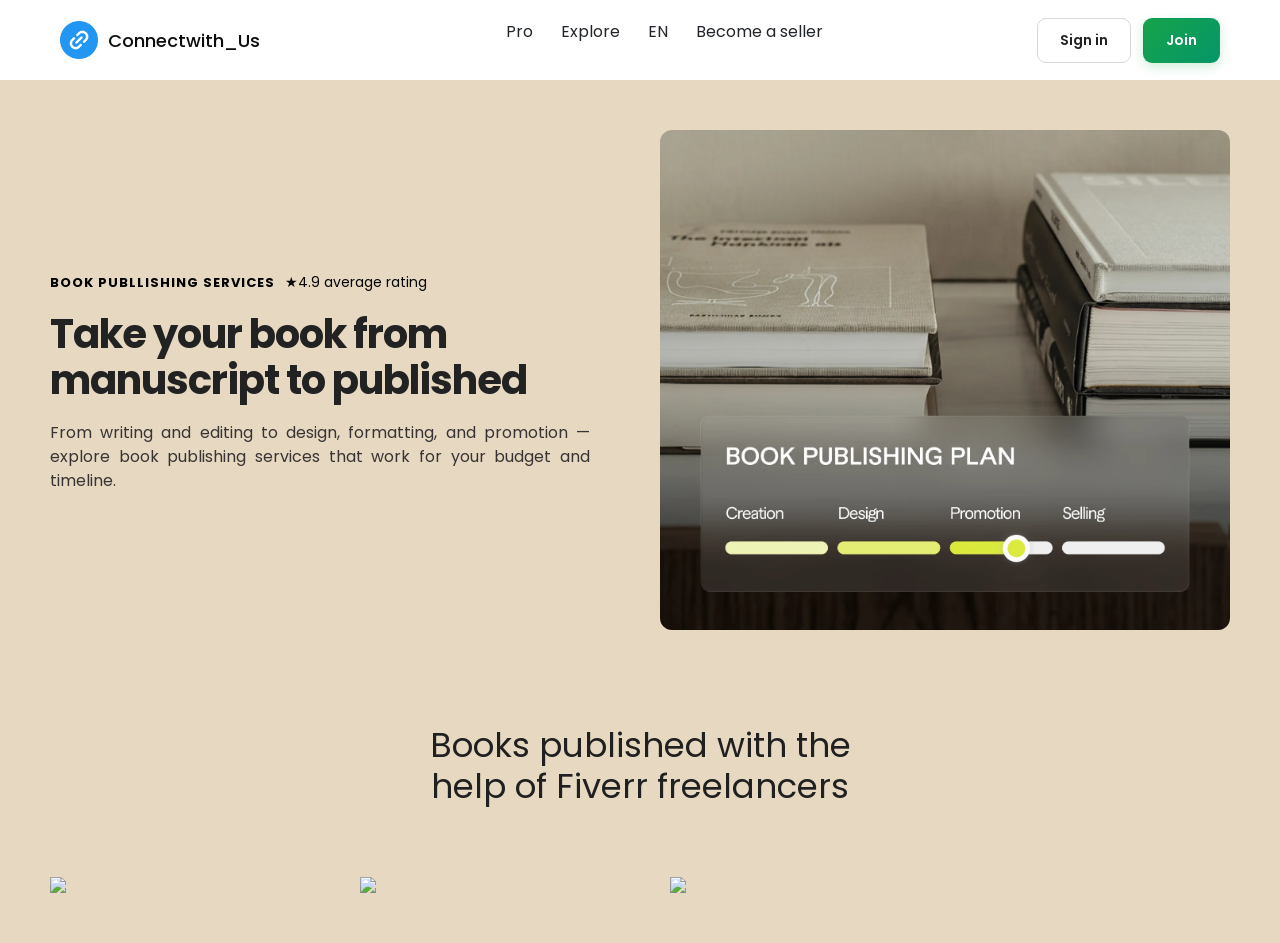
==== book.html @ eb8c32d1 "Add files via upload" ====
<!DOCTYPE html>
<html lang="en">
<head>
    <meta charset="UTF-8">
    <meta name="viewport" content="width=device-width, initial-scale=1.0">
    <title>Book Publishing Page</title>
    <link rel="stylesheet" href="index.css">
</head>
<body>

    <div class="video-development">
        <!--Header section-->
        <div class="header-section">
            <div class="icon-area">
                <img src="images/usimages.png/link.png" height="30">
                <span>Connectwith_Us</span>
            </div>
            <div class="menu-area">
                <ul>
                    <li class="pro">Pro</li>
                    <li class="explore">Explore</li>
                    <li class="en">EN</li>
                    <li class="seller">Become a seller</li>
                </ul>
            </div>
            <div class="sign-join">
                <button class="sign-area" id="signInBtn">Sign in</button>
                <button class="join-area">Join</button>
            </div>
        </div>
        <!--Book Publishing Section-->
        <div class="book-publishing">
            <div class="take-book">
                <div class="another-book">
                    <p class="italic-heading">BOOK PUBLLISHING SERVICES</p>
                    <span> ★4.9 average rating</span>
                </div>
                <h2 class="bold-heading">Take your book from manuscript to published</h2>
                <p class="normal-font">From writing and editing to design, formatting, and promotion — explore book publishing services that work for your budget and timeline.</p>
            </div>
            <div class="publish-book">
                <img src="images/usimages.webp/bookc.webp" height="400">
            </div>
            <h3 class="book-heading">Books published with the<br> help of Fiverr freelancers</h3>
           <div class="book-grid">
                <div class="book-card">
                    <img src="https://fiverr-res.cloudinary.com/image/upload/f_auto,q_auto/v1/attachments/generic_asset/asset/ba638eef613439c66fcda675ae4ea800-1771237730470/image%201916.png">
                </div>
                <div class="book-card">
                    <img src="https://fiverr-res.cloudinary.com/image/upload/f_auto,q_auto/v1/attachments/generic_asset/asset/f013a05d1b2db7f654985810fee8d6ff-1771239697979/image%201916%20%281%29.png">
                </div>
                <div class="book-card">
                    <img src="https://cdn.builder.io/api/v1/image/assets%2F1269a57212df4631b866219ba2013fa8%2F34b5bdf43ccd4f24a1d0ba3100478433?format=webp&width=2000">
                </div>
           </div>
        </div>
    </div>
    
</body>
</html>
---- index.css ----
@import url('https://fonts.googleapis.com/css2?family=Poppins:wght@300;400;500;600;700&display=swap');
@import url("https://cdn.jsdelivr.net/npm/bootstrap@5.3.8/dist/css/bootstrap.min.css");

/* Your existing CSS below */


*{
    margin:0;
    padding:0;
    box-sizing:border-box;
    font-family:'Poppins',sans-serif;
}

html{
    scroll-behavior:smooth;
}

body{
    background:#f7f7f7;
}

/* Main Container */
.big-container{
    width:100%;
}

/* Header */
.header-section{
    width:100%;
    height:80px;
    background:#fff;
    display:flex;
    justify-content:space-between;
    align-items:center;
    padding:0 60px;
    box-shadow:none;
    position:sticky;
    top:0;
    z-index:1000;
}

/* Logo */
.icon-area{
    display:flex;
    align-items:center;
    gap:10px;
    cursor:pointer;
}

.icon-area img{
    width:38px;
    height:38px;
}

.icon-area span{
    font-size:18px;
    font-weight:500;
    color:#0d0d0d;
}
/* Menu Area */

.menu-area ul {
    display: flex;
    align-items: center;
    gap: 28px;
    list-style: none;
}

.menu-area li {
    position: relative;
    cursor: pointer;
    transition: color 0.3s ease;
}

/* Tooltip */
.menu-area li::after {
    content: attr(data-tooltip);
    position: absolute;
    top: calc(100% + 14px);
    left: 50%;

    transform: translate(-50%, -6px);
    background: #f0f1f3;
    color: #000000;

    padding: 9px 13px;
    border-radius: 8px;
    font-size: 12px;
    font-weight: 500;
    white-space: nowrap;

    opacity: 0;
    visibility: hidden;
    pointer-events: none;

    box-shadow: 0 6px 18px rgba(0, 0, 0, 0.18);
    transition: opacity 0.25s ease,
                transform 0.25s ease,
                visibility 0.25s ease;
    z-index: 1000;
}

/* Small tooltip arrow */
.menu-area li::before {
    content: "";
    position: absolute;
    top: calc(100% + 4px);
    left: 50%;

    transform: translateX(-50%);
    border-width: 0 6px 7px;
    border-style: solid;
    border-color: transparent transparent #202124;

    opacity: 0;
    visibility: hidden;
    transition: opacity 0.25s ease;
    z-index: 1000;
}

/* Show tooltip on hover */
.menu-area li:hover::after {
    opacity: 1;
    visibility: visible;
    transform: translate(-50%, 0);
}

.menu-area li:hover::before {
    opacity: 1;
    visibility: visible;
}

/* Individual hover colors */
.menu-area .pro:hover {
    color: #8b5cf6;
}

.menu-area .explore:hover {
    color: #16a34a;
}

.menu-area .en:hover {
    color: #2563eb;
}

.menu-area .seller:hover {
    color: #e11d48;
}

/* Navbar buttons */
.sign-join {
    display: flex;
    align-items: center;
    gap: 12px;
}

.sign-join button {
    padding: 11px 22px;
    border-radius: 9px;
    font-size: 14px;
    font-weight: 600;
    cursor: pointer;
    transition: all 0.3s ease;
}

.sign-area {
    background: transparent;
    color: #222;
    border: 1px solid #d8d8d8;
}

.sign-area:hover {
    border-color: #16a34a;
    color: #16a34a;
    transform: translateY(-2px);
}

.join-area {
    background: linear-gradient(135deg, #16a34a, #059669);
    color: white;
    border: 1px solid transparent;
    box-shadow: 0 4px 12px rgba(22, 163, 74, 0.2);
}

.join-area:hover {
    transform: translateY(-2px);
    box-shadow: 0 7px 18px rgba(22, 163, 74, 0.3);
}

/* Background overlay */
.auth-overlay {
    position: fixed;
    inset: 0;
    display: none;
    align-items: center;
    justify-content: center;
    padding: 20px;
    background: rgba(15, 23, 42, 0.65);
    backdrop-filter: blur(7px);
    z-index: 9999;
}

.auth-overlay.active {
    display: flex;
    animation: overlayFade 0.25s ease;
}

/* Form card */
.auth-card {
    position: relative;
    width: 100%;
    max-width: 420px;
    max-height: 90vh;
    overflow-y: auto;
    padding: 36px;
    border-radius: 22px;
    background: #ffffff;
    box-shadow: 0 25px 70px rgba(0, 0, 0, 0.25);
    animation: cardAppear 0.35s ease;
}

.close-auth {
    position: absolute;
    top: 14px;
    right: 17px;
    width: 34px;
    height: 34px;
    border: none;
    border-radius: 50%;
    background: #f1f5f9;
    color: #334155;
    font-size: 25px;
    cursor: pointer;
    transition: 0.2s ease;
}

.close-auth:hover {
    background: #fee2e2;
    color: #dc2626;
}

.auth-header {
    text-align: center;
    margin-bottom: 26px;
}

.auth-header h2 {
    margin: 0 0 9px;
    color: #111827;
    font-size: 27px;
}

.auth-header p {
    margin: 0;
    color: #64748b;
    font-size: 14px;
    line-height: 1.5;
}

/* Form fields */
.form-group {
    margin-bottom: 18px;
}

.form-group label {
    display: block;
    margin-bottom: 8px;
    color: #334155;
    font-size: 13px;
    font-weight: 600;
}

.form-group input {
    box-sizing: border-box;
    width: 100%;
    padding: 13px 14px;
    border: 1px solid #dbe2ea;
    border-radius: 10px;
    outline: none;
    background: #f8fafc;
    color: #111827;
    font-size: 14px;
    transition: all 0.25s ease;
}

.form-group input:focus {
    border-color: #3baccb;
    background: #fff;
    box-shadow: 0 0 0 4px rgba(22, 163, 74, 0.1);
}

.password-box {
    display: flex;
    align-items: center;
    position: relative;
}

.password-box input {
    padding-right: 62px;
}

.toggle-password {
    position: absolute;
    right: 12px;
    border: none;
    background: transparent;
    color: #15803d;
    font-size: 12px;
    font-weight: 600;
    cursor: pointer;
}

/* Submit button */
.auth-submit {
    width: 100%;
    margin-top: 5px;
    padding: 14px;
    border: none;
    border-radius: 10px;
    background: linear-gradient(135deg, #16a34a, #059669);
    color: #fff;
    font-size: 15px;
    font-weight: 700;
    cursor: pointer;
    transition: transform 0.25s ease, box-shadow 0.25s ease;
}

.auth-submit:hover {
    transform: translateY(-2px);
    box-shadow: 0 8px 20px rgba(22, 163, 74, 0.25);
}

.auth-message {
    color: #dc2626;
    font-size: 13px;
    line-height: 1.5;
}

.auth-switch {
    margin: 22px 0 0;
    text-align: center;
    color: #64748b;
    font-size: 13px;
}

.auth-switch button {
    border: none;
    background: transparent;
    color: #15803d;
    font-weight: 700;
    cursor: pointer;
}

.auth-switch button:hover {
    text-decoration: underline;
}

@keyframes overlayFade {
    from { opacity: 0; }
    to { opacity: 1; }
}

@keyframes cardAppear {
    from {
        opacity: 0;
        transform: translateY(15px) scale(0.97);
    }
    to {
        opacity: 1;
        transform: translateY(0) scale(1);
    }
}



/* ==========================
   HERO CONTENT
========================== */

.content-section{
    width: 100%;
    height: 95vh;
    padding: 0px 50px;
    color: #fff;
    font-family: Arial, Helvetica, sans-serif;
    position: relative;
    overflow: hidden;
    background-image:
        linear-gradient(rgba(0,0,0,0.45), rgba(0,0,0,0.45)),
        url("images/usimages.jpg/pexels-karola-g2-6168.jpg");

    background-size: cover;
    background-position:center;
    background-repeat: no-repeat;
}

/* Heading */

.content-section h2{
    font-size: 50px;
    font-weight: 200;
    line-height: 1.08;
    letter-spacing: 0;
    margin: 120px 0 50px 100px;
}

.connection-section{
    margin-left: 90px;
}

.connection-section a{
    display: inline-block;
    background:white;
    color: white;
    border-radius: 10px;
    border: 2px solid white;
    text-decoration: none;
    padding:10px 15px;
    font-size: 15px;
    font-weight: 250;
    background: transparent;
    margin: 1px 1px 1px 10px;
}


/* ==========================
   SEARCH BAR
========================== */

.search-bar{
    width: 80%;
    max-width: 980px;
    margin: 0 0 35px 100px;
    position: relative;
}

.search-bar input{
    width: 100%;
    height: 50px;
    padding: 0 90px 0 28px;

    border: none;
    outline: none;
    border-radius: 40px;

    background:white;
    color: #222;

    font-size: 20px;
}

.search-bar input::placeholder{
    color: #9a9a9a;
    font-size: 15px;
}

.search-bar span{
    position: absolute;
    top: 0;
    right: 0;

    width: 70px;
    height: 50px;

    display: flex;
    justify-content: center;
    align-items: center;

    background: #fff;
    border-radius: 0 40px 40px 0;

    cursor: pointer;
    transition: background 0.3s ease;
}

.search-bar span:hover{
    background: rgba(255,255,255,0.9);
}

/* ==========================
   CATEGORY BUTTONS
========================== */







/* Button widths */

.web{
    width: 220px;
}

.design{
    width: 280px;
}

.tiktok{
    width: 140px;
}

.video{
    width: 160px;
}

.book{
    width: 170px;
}

.trustby{
    display: flex;
    align-items: center;
    gap: 30px;
    flex-wrap: wrap;

    margin: 45px 0 0 100px;

    font-size: 18px;
    color: #fff;
}

.trustby span:first-child{
    color: rgba(255,255,255,0.8);
    font-weight: 500;
}

.trustby span:not(:first-child){
    font-size: 18px;
    font-weight: 400;
}



/* ===== ASK META AI SECTION ===== */



/* ===== HEADING ===== */

.ask-meta {
    display: flex;
    justify-content: center;
    align-items: center;
    gap: 12px;
    margin: 0 0 12px;
    font-size: clamp(28px, 4vw, 42px);
    font-weight: 500;
}

/* ===== META ICON ===== */

.meta-icon {
    display: inline-flex;
    align-items: center;
    justify-content: center;
    padding: 7px;
    border-radius: 16px;
    background: rgba(255, 255, 255, 0.85);
    box-shadow: 0 5px 18px rgba(60, 70, 180, 0.12);
    transition: transform 0.35s ease;
}

.meta-icon img {
    display: block;
    object-fit: contain;
}

.ask-meta-section:hover .meta-icon {
    transform: rotate(-5deg) scale(1.08);
}

/* ===== SUBTITLE ===== */

.ask-meta-subtitle {
    text-align:center;
    margin: 0 auto 28px;
    max-width: 600px;
    color: #62677a;
    font-size: 16px;
    line-height: 1.7;
}


/* Main search section */
.google-search-container {
    width: 100%;
    max-width: 850px;
    margin: 25px auto;
}

/* Search box */
.google-search-container .gsc-control-cse {
    padding: 12px !important;
    border: none !important;
    background: transparent !important;
}

.google-search-container .gsc-input-box {
    min-height: 48px !important;
    border: 1px solid #e0e5f5 !important;
    border-radius: 15px !important;
    background: #fff !important;
    box-shadow: 0 5px 18px rgba(40, 40, 100, 0.07) !important;
}

.google-search-container .gsc-search-button-v2 {
    min-width: 48px !important;
    height: 46px !important;
    border: none !important;
    border-radius: 12px !important;
    background: linear-gradient(135deg, #0866ff, #8247ff) !important;
}

/* Results stay in the page layout */
.google-search-container .search-results-panel {
    width: 100%;
    margin-top: 24px;
    padding: 10px 0;
}

.google-search-container .gsc-results-wrapper-overlay {
    display: none !important;
}

/* Individual result cards */
.google-search-container .gsc-webResult.gsc-result {
    padding: 20px !important;
    margin-bottom: 15px !important;
    border: 1px solid #e8eaf4 !important;
    border-radius: 16px !important;
    background: #fff !important;
    box-shadow: 0 5px 18px rgba(40, 40, 100, 0.06) !important;
}

.google-search-container .gs-title,
.google-search-container .gs-title b {
    color: #5143cf !important;
    font-size: 17px !important;
    font-weight: 700 !important;
}

.google-search-container .gs-snippet {
    color: #525b70 !important;
    font-size: 14px !important;
    line-height: 1.8 !important;
}




/* ==============================
   GRID CONTAINER
================================ */

.grid-container {
    width: 100%;
    padding: 0px 100px;
    display:flex;
    flex-wrap: wrap;
    gap: 28px;
    margin-top: 20px;
    justify-content: center;  
}


/* ==============================
   CARDS
================================ */

.card1,
.card2,
.card3,
.card4,
.card5,
.card6,
.card7,
.card8,
.card9 {
    min-height: 130px;
    display: flex;
    flex-direction: column;
    justify-content: center;
    align-items: center;
    text-align: center;
    background: transparent;
    border: 1px solid #e6e6e6;
    border-radius: 12px;
    padding: 20px;
    box-sizing: border-box;
    cursor: pointer;
}

.card1:hover,
.card2:hover,
.card3:hover,
.card4:hover,
.card5:hover,
.card6:hover,
.card7:hover,
.card8:hover,
.card9:hover{
 background-color: #f5f5f5;
 border:1px solid lightblue;
 transition: all 0.8s ease-in-out;
}


/* ==============================
   ICONS
================================ */

.grid-container img {
    width:  32px;
    height: 32px;
    object-fit: contain;
    margin-bottom: 14px;
}


/* ==============================
   TEXT
================================ */

.grid-container p {
    margin: 0;
    color: #222222;
    font-size: 15px;
    font-weight: 500;
    line-height: 1.4;
}


/* ==============================
   OPTIONAL DIFFERENT TEXT COLORS
================================ */

.program {
    color: #222;
}

.graphd {
    color: #222;
}

.digital {
    color: #222;
}

.writing {
    color: #222;
}

.vidanim {
    color: #222;
}

.ai {
    color: #222;
}

.music {
    color: #222;
}

.business {
    color: #222;
}

.consult {
    color: #222;
}

/* Popular Services */
.popular-services{
    width:100%;
    padding:60px 0;
    background:#f7f7f7;
}

.service-area{
    font-size:30px;
    font-weight: 200;
    margin-bottom:30px;
    margin-left:60px;
}

/* Slider */
.sliders{
    position:relative;
    width:100%;
}

.cards{
    display:flex;
    gap:20px;
    overflow-x:auto;
    padding:20px;
    scroll-behavior:smooth;
}

.cards::-webkit-scrollbar{
    display:none;
}

/* All Cards */
.card11,
.card22,
.card33,
.card44,
.card55,
.card66,
.card77,
.card88,
.card99{
    width:260px;
    height:340px;
    border-radius:18px;
    overflow:hidden;
    position:relative;
    cursor:pointer;
    flex-shrink:0;
    transition:0.4s ease;
    box-shadow:0 10px 25px rgba(0,0,0,0.15);
}

/* Images */
.card11 img,
.card22 img,
.card33 img,
.card44 img,
.card55 img,
.card66 img,
.card77 img,
.card88 img,
.card99 img{
    width:100%;
    height:100%;
    object-fit:cover;
    display:block;
    transition:transform .5s ease;
    order: 2;
}

/* Hover Effect */
.card11:hover,
.card22:hover,
.card33:hover,
.card44:hover,
.card55:hover,
.card66:hover,
.card77:hover,
.card88:hover,
.card99:hover{
    box-shadow:0 18px 35px rgba(0,0,0,.3);
}

/* Text */
.program1,
.design1,
.digital1,
.writing1,
.video1,
.ai1,
.music1,
.business1,
.consult1{
    position:absolute;
    bottom:25px;
    left:20px;
    color:white;
    font-size:15px;
    font-weight:500;
    line-height:1.2;
    text-shadow:2px 2px 10px rgba(0,0,0,.7);
}



.card p{
    font-size:10px;
    font-weight:500;
    line-height:1.0;
    color:white;
     order: 1;
}

/* Right Arrow Button */
.nxt-btn{
    position:absolute;
    top:50%;
    right:25px;
    transform:translateY(-50%);

    width:60px;
    height:60px;

    border:none;
    border-radius:50%;
    background:#fff;

    font-size:32px;
    color:#555;
    cursor:pointer;

    display:flex;
    justify-content:center;
    align-items:center;

    box-shadow:0 6px 20px rgba(0,0,0,.15);

    transition:.3s;
}

.nxt-btn:hover{
    background:#f5f5f5;
    transform:translateY(-50%) scale(1.08);
}


.prev-btn {
    /* Match the existing right arrow */
    position: absolute;
    left: 0;
    top: 50%;
    transform: translateY(-50%);
    z-index: 10;
    cursor: pointer;
        width:60px;
    height:60px;

    border:none;
    border-radius:50%;
    background:#fff;

    font-size:32px;
    color:#555;
}

/* Keep the right arrow on the opposite side */
#slider-container {
    position: relative;
}

.nxt-btn {
    position: absolute;
    right: 0;
    top: 50%;
    transform: translateY(-50%);
    z-index: 10;
}


.make-it{
    width: 100%;
    margin: 8px auto;
    border-radius: 20px;
    padding: 50px 70px;
    display: flex;
    justify-content: space-between;
    align-items: center;
}

.make-it h3{
    color: rgb(7, 6, 6);
    font-size: 25px;
    font-weight: 200;
    width: 60%;
    line-height: 1.3;
}

.join-now button{
    padding: 16px 18px;
    border: none;
    border-radius: 12px;
    background: rgb(10, 9, 9);
    color: #f0f5f6;
    font-size: 18px;
    font-weight: 600;
    cursor: pointer;
    transition: 0.3s;
}

.join-now button:hover{
    background-color:rgb(79, 74, 74);
}

.temp{
    display: flex;
    flex-wrap: wrap;
    justify-content: space-between;
    align-items: center;
    padding:10px 80px;
}

.top img,
.easy-use img,
.work-done img,
.pay-happy img
{
margin-bottom: 20px;
}

.two-boxes{
    width: 95%;
    margin: 50px auto;
    display: flex;
    flex-direction: column;   /* Changed from row to column */
    gap: 20px;
    padding: 0px 100px;
}

/* First Box */
.experts{
    width: 100%;
    max-width: 1500px;
    height: 500px;
    background: rgb(19,55,19);
    border-radius: 20px;
    color: white;
    position: relative;
    overflow: hidden;
    padding: 30px;
    margin-bottom: 20px;
}

.experts h2{
    margin-bottom: 20px;
}

.experts p{
    font-size: 35px;
    font-weight: bold;
    margin-bottom: 20px;
}

.experts ul{
    margin-left: 20px;
}

.experts li{
    margin-bottom: 12px;
}

.expert-btn{
    margin-top: 20px;
    padding: 18px 28px;
    border: none;
    border-radius: 10px;
    font-weight: bold;
    cursor: pointer;
    position: relative;
    z-index: 2;
}

.expert-btn:hover{
    background: rgb(214, 207, 207);
}

.h-img{
    display: flex;
    align-items: center;
    gap: 10px;
    margin-top: 25px;
    position: relative;
    z-index: 2;
}

.expert-large{
    position: absolute;
    right: 20px;
    top: 50px;
    transform: translate(-80px, -30px);
}

.large-img{
    display: block;
    pointer-events: none;
}

/* Second Box */

.ai-directors{
    width: 100%;
    max-width: 1500px;
    height: 500px;
    background:black;
    color: rgb(255, 255, 255);
    border-radius: 20px;
    position: relative;
    overflow: hidden;
    padding: 30px;
    margin-top: 25px;
}

.ai-directors h2{
    margin-bottom: 20px;
    font-size: 45px;
}

.ai-directors p{
    line-height: 28px;
    margin-bottom: 25px;
    margin-top: 25px;
}

.ai-directors button{
    padding: 16px 28px;
    border: none;
    border-radius: 35px;
    cursor: pointer;
    font-weight: bold;
}

.ai-btn:hover{
     background: rgb(214, 207, 207);
}

.ai-video{
    position: absolute;
    right: 0;
    top:10px;
}

.ai-video video{
    display: block;
    pointer-events: none;
}

/* Success Section */
.looks-section{
    width: 90%;
    margin: 80px auto;
}

.looks-section h3{
    font-size: 38px;
    font-weight: 200;
    color: #222325;
    margin-bottom: 15px;
}

.looks-section p{
    font-size: 18px;
    color: #62646a;
    margin-bottom: 40px;
    line-height: 1.6;
}

/* Video */
.looks-section video{
    width: 100%;
    max-width: 1500px;
    border-radius: 18px;
    display: block;
    margin: 0 auto;
    cursor: pointer;
    object-fit: cover;
    box-shadow: 0 10px 30px rgba(0,0,0,0.15);
}

.looks-section video:hover{
    box-shadow: 0 15px 40px rgba(0,0,0,0.25);
}

/* Guide Section */
.guide-section{
    width: 90%;
    margin: 80px auto;
    font-family: "Poppins", sans-serif;
}

.guide-section h3{
    font-size: 36px;
    font-weight: 200;
    color: #222325;
    margin-bottom: 35px;
}

/* Cards Container */
.guide-section{
    display: flex;
    flex-wrap: wrap;
    justify-content: space-between;
    gap: 25px;
}

/* Heading takes full width */
.guide-section h3{
    width: 100%;
}

/* Individual Cards */
.guide1,
.guide2,
.guide3{
    flex: 1;
    min-width: 280px;
    cursor: pointer;
}


/* Images */
.guide1 img,
.guide2 img,
.guide3 img{
    width: 100%;
    height: 300px;
    object-fit: cover;
    border-radius: 12px;
    display: block;
}

/* Text */
.guide1 p,
.guide2 p,
.guide3 p{
    margin-top: 15px;
    font-size: 20px;
    font-weight: 600;
    color: #222325;
    line-height: 1.5;
}

/* Finger Section */
.finger-section{
    width: 90%;
    max-width: 1400px;
    margin: 80px auto;
    padding: 70px 40px;
    background: linear-gradient(135deg, #610909, #610909);
    border-radius: 20px;

    display: flex;
    justify-content: space-between;
    align-items: center;
    flex-wrap: wrap;
    gap: 25px;
}

/* Heading */
.finger-section h2{
    font-family: "Poppins", sans-serif;
    font-size: 30px;
    font-weight: 500;
    color: #fffbfb;
    max-width: 650px;
    line-height: 1.4;
}

/* Button */
.finger-section button{
    padding: 16px 35px;
    font-size: 18px;
    font-weight: 600;
    font-family: "Poppins", sans-serif;

    background: #fff;
    color: #4e0808;

    border: none;
    border-radius: 10px;
    cursor: pointer;
}

/* Hover Effect */
.finger-section button:hover{
    background: #c1c1c2;
}

/* ===========================
   Business Section
=========================== */

.business-solutions{
    width: 95%;
    max-width: 1400px;
    margin: 80px auto;
    padding: 60px 20px;

    display: grid;
    grid-template-columns: repeat(5, 1fr);
    gap: 40px;

    border-top: 1px solid #969aa1;
}

/* Each Column */
.business-solutions > div{
    display: flex;
    flex-direction: column;
}

/* Heading */
.business-solutions h3{
    font-size: 18px;
    font-weight: 500;
    color: #222325;
    margin-bottom: 20px;
}

/* Links */
.business-solutions p{
    font-size: 15px;
    color: #3e3f43;
    margin-bottom: 12px;
    cursor: pointer;
    line-height: 1.6;
    transition: all .3s ease;
}

.business-solutions a{
    text-decoration:none;
}

/* Hover Effect */
.business-solutions p:hover{
    color: #2ab3cf;
    transform: translateX(6px);
}


/* =========================
   Footer
========================= */
.footer-area{
    width: 100%;
    padding: 22px 6%;
    margin-top: 60px;

    display: flex;
    justify-content: space-between;
    align-items: center;
    flex-wrap: wrap;

    border-top: 1px solid #e4e5e7;
    background: #ffffff;
}

/* Left Side */
.left-area{
    display: flex;
    align-items: center;
    gap: 18px;
}

.left-area h2{
    font-size: 24px;
    color: #222325;
    font-weight: 300;
}

.left-area span{
    font-size: 14px;
    color: #494a50;
}

/* Right Side */
.right-area{
    display: flex;
    align-items: center;
    gap: 14px;
    flex-wrap: wrap;
}

/* Social Icons */
.right-area img{
    width: 35px;
    height:35px;
    cursor: pointer;
    transition: all 0.3s ease;
    border-radius: 50%;
    padding: 8px;
}

.right-area img:hover{
    background: #f5f5f5;
}

/* Buttons */
.eng-btn,
.inr-btn{
    display: flex;
    align-items: center;
    gap: 8px;

    padding: 10px 16px;
    border: none;
    background: transparent;
    border-radius: 25px;

    font-size: 15px;
    font-weight: 600;
    color: #555;

    cursor: pointer;
    transition: 0.3s;
}

.eng-btn img,
.inr-btn img{
    width: 18px;
    height: 18px;
    padding: 0;
    background: transparent;
}

.eng-btn:hover,
.inr-btn:hover{
    background: #efeff0;
    color: #000;
}

 /*   WEB DEVELOPMENT AREA  IT IS THE FIRST PAGE OF MY WEBSITE INCLUDING THE BEST PART MY WEB    */


.input-bar{
display: flex;
align-items: center;
}

.input-bar input{
    width:400px;
    height: 50px;
    border-radius:25px;
    border:2px solid black;
    padding:22px;
    font-weight: 200;
}

.input-bar span{
    position: relative;
    right: 50px;
    top: 4px;
    cursor: pointer;
    padding:15px;
}


/* Tooltip Container */

.tooltip-area{
    display:flex;
    flex-wrap: wrap;
    justify-content: center;
    align-items: center;
    gap:40px;
    margin-top: 12px;
}

.trending,.graphics,.tech,.digital,.video,.writing,.music,.business,.finance,.ai{
    position:relative;
    display:inline-block;
    cursor:pointer;
    font-size:15px;
    font-weight:400;
    color:#222;
}


.tooltip-area {
    padding: 12px 20px;
    background: #fff;
    border-bottom: 1px solid #eee;
    overflow: visible;
    position: relative;
    z-index: 100;
}

.category-item {
    position: relative;
    flex-shrink: 0;
}

.category-btn {
    border: none;
    background: transparent;
    padding: 12px 10px;
    color: #343434;
    font-size: 14px;
    font-weight: 500;
    cursor: pointer;
    transition: color 0.25s ease;
}

.category-btn span {
    display: inline-block;
    margin-left: 4px;
    font-size: 12px;
    transition: transform 0.25s ease;
}

.category-item:hover .category-btn {
    color: #6c4cff;
}

.category-item:hover .category-btn span {
    transform: rotate(180deg);
}

/* Dropdown tooltip */
.category-tooltip {
    position: absolute;
    top: calc(100% + 5px);
    left: 0;
    min-width: 220px;
    padding: 10px;
    background: #fff;
    border: 1px solid #eee;
    border-radius: 14px;
    box-shadow: 0 15px 40px rgba(0, 0, 0, 0.12);

    display: flex;
    flex-direction: column;
    gap: 4px;

    opacity: 0;
    visibility: hidden;
    transform: translateY(10px);
    transition: opacity 0.25s ease,
                transform 0.25s ease,
                visibility 0.25s ease;

    z-index: 1000;
}

/* Show on hover or keyboard focus */
.category-item:hover .category-tooltip,
.category-item:focus-within .category-tooltip {
    opacity: 1;
    visibility: visible;
    transform: translateY(0);
}

.category-tooltip a {
    padding: 11px 12px;
    color: #454545;
    text-decoration: none;
    font-size: 13px;
    border-radius: 8px;
    transition: all 0.2s ease;
}

.category-tooltip a:hover {
    background: #f1edff;
    color: #6c4cff;
    padding-left: 17px;
}



/*Left side content of web developmetn*/

.web-intro{
   margin-top: 45px;
   position: relative;
}

.left1{
    display: flex;
    flex-wrap: wrap;
    justify-content: flex-start;
    align-items: center;
    gap:10px;
    position: absolute;
    left: 100px;
    top: -25px;
}

.left1 img{
    cursor: pointer;
}

.left1 a{
    text-decoration: none;
    color: black;
    font-size: 14px;
    font-weight: 200;
}

.web-heading{
    font-size: 30px;
    font-weight: 600;
    margin-left: 100px;
    padding-top: 10px;
}

.left2{
    display: flex;
    flex-wrap: wrap;
    align-items: center;
    gap: 10px;
}

.left2 a{
    text-decoration:none;
    color: black;
    font-size: 17px;
    font-weight: 200;
}

.left2 p{
    margin-left: 90px;
    padding:10px;
}

/* Clickable buttons in the web development */

/* Web development category buttons */
.web-buttons {
    display: flex;
    flex-wrap: wrap;
    align-items: center;
    gap: 14px;
    padding: 20px 0;
}

/* Individual category */
.web-buttons > div {
    display:flex;
    align-items: center;
    gap: 9px;
    padding: 10px 16px;
    background: #ffffff;
    border: 1px solid #e5e7eb;
    border-radius: 12px;
    cursor: pointer;
    transition: all 0.3s ease;
}

/* Category icons */
.web-buttons img {
    width: 25px;
    height: 25px;
    object-fit: contain;
    transition: transform 0.3s ease;
}

/* Buttons */
.web-buttons button {
    border: none;
    background: transparent;
    color: #252525;
    font-size: 14px;
    font-weight: 500;
    white-space: nowrap;
    cursor: pointer;
    padding: 0;
}

/* Hover effect */
.web-buttons > div:hover {
    background: #f5f3ff;
    border-color: #61c7de;
}


/* ==========================
   PRO SECTION */
.pro-section{
    display:flex;
    flex-wrap:wrap;
    justify-content:space-between;
    align-items:center;
    padding:90px 100px;
}

.pro-btns{
    display:flex;
    flex-wrap:wrap;
    gap:15px;
}

.pro-btns button{
    padding:10px 15px;
    border-radius: 10px;
    border: 1px solid rgb(187, 183, 183);
    background: white;
    cursor: pointer;
}

.premium-pro{
    display: flex;
    flex-wrap: wrap;
    align-items: center;
    gap: 10px;
}

.premium-pro input{
    font-size: 20px;
}

.result-section{
    display:flex;
    flex-wrap:wrap;
    justify-content:space-between;
    align-items:center;
    padding:0px 100px;
}

.sort-area{
    display:flex;
    flex-wrap: wrap;
    align-items:center;
    gap:8px;
    border: transparent;
}

.sort-area select{
    padding:8px 8px;
    border-radius:10px;
    border:transparent;
    background:transparent;
    cursor: pointer;
}

.sort-area select:hover{
    border:transparent;
    background:rgb(236, 232, 232);
}
.sort-area select option{
    padding:18px 18px;
    border-radius:10px;
    background:white;
    cursor: pointer;
}

.grid-section{
    width:100%;
    display:grid;
    grid-template-columns:repeat(4,1fr);
    padding:0px 100px;
    gap:10px;
    overflow-x:hidden;
}

/* ==========================
   SERVICE CARD
========================== */

.box{
    width:320px;
    background:transparent;
    border-radius:12px;
    overflow:hidden;
    position:relative;
    cursor: pointer;
}

.wishlist{
    position: absolute;
    top: 15px;
    right: 15px;
    width: 45px;
    height: 45px;
    display: flex;
    justify-content: center;
    align-items: center;
    background: rgba(225,225,225,0.6);
    border-radius: 50%;
    font-size: 26px;
    color: #666;
    cursor: pointer;
    transition: all 0.3s ease;
}



/* Video */

.box video{
    width:100%;
    height:220px;
    object-fit:cover;
    display:block;
}

.box img{
    width:100%;
    height:220px;
    object-fit:cover;
    display:block;
}

/* Card Content */

.web-content{
    padding:16px 18px 10px;
    display:flex;
    justify-content:space-between;
    align-items:center;
}

/* Profile */

.profile{
    display:flex;
    align-items:center;
    gap:10px;
}

.profile img{
    width:35px;
    height:35px;
    border-radius:50%;
    object-fit:cover;
}

.profile span{
    font-size:15px;
    font-weight:600;
    color:#404145;
}

/* Seller Level */

.level-area{
    background:#eefbf4;
    color:#30c3e0;
    font-size:13px;
    font-weight:600;
    padding:5px 10px;
    border-radius:20px;
}

/* Service Title */

.box a{
    display:block;
    padding:0 18px;
    color:#222325;
    text-decoration:none;
    font-size:16px;
    font-weight:500;
    line-height:1.6;
    transition:.3s;
}

.box a:hover{
    text-decoration:underline;
    text-decoration-thickness: 2px;
}

/* Rating */

.rating{
    padding:15px 18px 8px;
    color:#0d0d0c;
    font-size:15px;
    font-weight:700;
}

/* Price */

.price{
    padding:0 18px 18px;
    text-align:left;
    font-size:14px;
    font-weight:600;
    color:#222325;
}

/*Web development for tips and tricks*/

.tips{
    width:100%;
    padding:60px 100px;
}

.tier1,.tier2,.tier3,.tier4,.tier5,.tier6,.tier7{
    width:100%;
    max-width:650px;
    height: 150px;
    background:rgb(255, 255, 255);
    border-radius:10px;
    border:1px solid rgb(209, 206, 206);
    padding:20px;
    position:relative;
}

.top-section{
    display:grid;
    grid-template-columns:repeat(2,1fr);
    gap:20px;
    padding:0px 100px;
}

.tier-content1{
    display:flex;
    flex-wrap:wrap;
    align-items:center;
    gap:10px;
    position:absolute;
    bottom:20px;
}

.tier-content2{
    display:flex;
    flex-wrap:wrap;
    align-items:center;
    gap:10px;
    position:absolute;
    bottom:10px;
}

.tier-content3{
    display:flex;
    flex-wrap:wrap;
    align-items:center;
    gap:10px;
    position:absolute;
    bottom:10px;
}

.tier-content4{
    display:flex;
    flex-wrap:wrap;
    align-items:center;
    gap:10px;
    position:absolute;
    bottom:10px;
}

.tier-content5{
    display:flex;
    flex-wrap:wrap;
    align-items:center;
    gap:10px;
    position:absolute;
    bottom:10px;
}

.tier-content6{
    display:flex;
    flex-wrap:wrap;
    align-items:center;
    gap:10px;
    position:absolute;
    bottom:10px;
}

.tier-content7{
    display:flex;
    flex-wrap:wrap;
    align-items:center;
    gap:10px;
    position:absolute;
    bottom:10px;
}

.tier-content1 a,
.tier-content2 a,
.tier-content3 a,
.tier-content4 a,
.tier-content5 a,
.tier-content6 a,
.tier-content7 a{
    text-decoration:none;
    color:rgb(0, 0, 0);
    font-weight:500;
    cursor:pointer;
}

.tier-content1 a:hover,
.tier-content2 a:hover,
.tier-content3 a:hover,
.tier-content4 a:hover,
.tier-content5 a:hover,
.tier-content6 a:hover,
.tier-content7 a:hover{
    color:rgb(0, 0, 0);
    text-decoration:underline;
}

/*  Explorer Heading */
.explorer{
    width: 100%;
    text-align: center;
    margin: 40px 0 30px;
    font-size: 2rem;
    font-weight: 500;
    color: #222;
    letter-spacing: 1px;
}

/* Main Container */
.explore-more{
    display: flex;
    flex-direction: column;
    align-items: center;
    gap: 20px;
    padding:0px 100px;
}

/* Row */
.explore1,
.explore2,
.explore3{
    display: flex;
    flex-wrap: wrap;
    justify-content: center;
    gap: 10px;
    width: 100%;
}

/* Buttons */
.explore1 a,
.explore2 a,
.explore3 a{
    text-decoration: none;
    color: #333;
    background: #f5f5f5;
    border: 1px solid #d4d4d4;
    border-radius: 30px;
    padding: 10px 15px;
    font-size: 15px;
    font-weight: 400;
    box-shadow: 0 3px 8px rgba(0,0,0,0.08);
}

.hire{
    width: 100%;
    text-align: center;
    margin: 40px 0 30px;
    font-size: 2rem;
    font-weight: 500;
    color: #222;
    letter-spacing: 1px;
}

.hire-freelancers{
    display: flex;
    flex-direction: column;
    align-items: center;
    gap: 20px;
    padding:0px 100px;
}


/* Row */
.hire1,
.hire2,
.hire3,
.hire4{
    display: flex;
    flex-wrap: wrap;
    justify-content: center;
    gap: 10px;
    width: 100%;
}

/* Buttons */
.hire1 a,
.hire2 a,
.hire3 a,
.hire4 a{
    text-decoration: none;
    color: #333;
    background: #f5f5f5;
    border: 1px solid #d4d4d4;
    border-radius: 30px;
    padding: 10px 15px;
    font-size: 15px;
    font-weight: 400;
    box-shadow: 0 3px 8px rgba(0,0,0,0.08);
}


.guide-section{
    display: flex;
    flex-wrap: wrap;
    justify-content: space-between;
    align-items: center;
}

.guide-section a{
    text-decoration: none;
    color: gray;
}

.guide-area{
    font-weight: 500;
    font-size: 25px;
}

.guide-section a:hover{
    text-decoration: underline;
}

.guider-imgs{
    display: flex;
    flex-direction: row;
    justify-content: space-evenly;
    margin-top: -30px;
}

.guide-img1,
.guide-img2,
.guide-img3{
    text-align: center;
    font-weight: 450;
}

.guide-img1 img,
.guide-img2 img,
.guide-img3 img{
height: 280px;
width: 350px;
border-radius: 3px;
}

/*ARCHITECCTURE & INTERIOR DESIGN IS THE SECOND PART OF MY WEBSITE INCLUDING THE BEST PART OF MY WEB*/

.design-buttons{
    display: flex;
    flex-wrap: wrap;
    gap: 12px;
    justify-content:flex-start;
    align-items: center;
    padding: 10px 100px;
}

.d3,.d2,.planning,.interior1,.virtual,.graphicss,.mood-boards{
    background: white;
    border-radius: 10px;
    border: 1px solid rgb(187, 183, 183);
    padding:10px;
    border-radius:25px;
    cursor: pointer;
    transition: .4s ease;
}

.d3:hover,
.d2:hover,
.planning:hover,
.interior1:hover,
.virtual:hover,
.graphicss:hover,
.mood-boards:hover{
  border: 1px solid black;
}

.design-buttons button{
    padding:3px;
    border:transparent;
    background: white;
    cursor: pointer;
    position: relative;
    color: black;
    font-size: 15px;
}

.grid-section1{
    width:100%;
    display:grid;
    grid-template-columns:repeat(4,1fr);
    padding:0px 100px;
    gap:10px;
    overflow-x:hidden;
}


.box1{
    width:320px;
    background:transparent;
    border-radius:12px;
    overflow:hidden;
    position:relative;
    cursor: pointer;
}

.box1 video{
    width:100%;
    height:220px;
    object-fit:cover;
    display:block;
}

.box1 img{
    width:100%;
    height:220px;
    object-fit:cover;
    display:block;
}

.box1 a{
    display:block;
    padding:0 18px;
    color:#222325;
    text-decoration:none;
    font-size:16px;
    font-weight:500;
    line-height:1.6;
    transition:.3s;
}

.box1 a:hover{
    text-decoration: underline;
    text-decoration-thickness: 2px;
}


.profile{
    display:flex;
    align-items:center;
    gap:10px;
}

.profile img{
    width:35px;
    height:35px;
    border-radius:50%;
    object-fit:cover;
}

.profile span{
    font-size:15px;
    font-weight:600;
    color:#404145;
}

.tips1{
    text-align: none;
    font-size: 29px;
    font-weight: 600;
    padding:0px 110px;
    margin-top: 20px;
    margin-bottom: 20px;
}


.tier11,.tier22,.tier33,.tier44,.tier55,.tier66,.tier77,.tier88{
    width:100%;
    max-width:650px;
    height: 150px;
    background:rgb(255, 255, 255);
    border-radius:10px;
    border:1px solid rgb(209, 206, 206);
    padding:20px;
    position:relative;
}

.top-section1{
    display:grid;
    grid-template-columns:repeat(2,1fr);
    gap:20px;
    padding:0px 100px;
}

.tier-content11{
    display:flex;
    flex-wrap:wrap;
    align-items:center;
    gap:10px;
    position:absolute;
    bottom:20px;
}

.tier-content22{
    display:flex;
    flex-wrap:wrap;
    align-items:center;
    gap:10px;
    position:absolute;
    bottom:10px;
}

.tier-content33{
    display:flex;
    flex-wrap:wrap;
    align-items:center;
    gap:10px;
    position:absolute;
    bottom:10px;
}

.tier-content44{
    display:flex;
    flex-wrap:wrap;
    align-items:center;
    gap:10px;
    position:absolute;
    bottom:10px;
}

.tier-content55{
    display:flex;
    flex-wrap:wrap;
    align-items:center;
    gap:10px;
    position:absolute;
    bottom:10px;
}

.tier-content66{
    display:flex;
    flex-wrap:wrap;
    align-items:center;
    gap:10px;
    position:absolute;
    bottom:10px;
}

.tier-content77{
    display:flex;
    flex-wrap:wrap;
    align-items:center;
    gap:10px;
    position:absolute;
    bottom:10px;
}

.tier-content88{
    display:flex;
    flex-wrap:wrap;
    align-items:center;
    gap:10px;
    position:absolute;
    bottom:10px;
}

.tier-content11 a,
.tier-content22 a,
.tier-content33 a,
.tier-content44 a,
.tier-content55 a,
.tier-content66 a,
.tier-content77 a,
.tier-content88 a{
    text-decoration:none;
    color:rgb(0, 0, 0);
    font-weight:500;
    cursor:pointer;
}

.tier-content11 a:hover,
.tier-content22 a:hover,
.tier-content33 a:hover,
.tier-content44 a:hover,
.tier-content55 a:hover,
.tier-content66 a:hover,
.tier-content77 a:hover,
.tier-content88 a:hover{
    color:rgb(0, 0, 0);
    text-decoration:underline;
}

/*  Explorer Heading */
.explorer1{
    width: 100%;
    text-align: center;
    margin: 40px 0 30px;
    font-size: 2rem;
    font-weight: 500;
    color: #222;
    letter-spacing: 1px;
}


/* Main Container */
.explore-more1{
    display: flex;
    flex-direction: column;
    align-items: center;
    gap:20px;
    padding: 0px 100px;
}


/* Row */
.explore11{
    display: flex;
    flex-wrap: wrap;
    justify-content: center;
    gap: 10px;
    width: 100%;
    padding: 0px 100px;
}

/* Buttons */
.explore11 a{
    text-decoration: none;
    color: #333;
    background: #f5f5f5;
    border: 1px solid #d4d4d4;
    border-radius: 30px;
    padding: 10px 15px;
    font-size: 15px;
    font-weight: 400;
    box-shadow: 0 3px 8px rgba(0,0,0,0.08);
}

.hire-freelancer1{
    width: 100%;
    text-align: center;
    margin: 40px 0 30px;
    font-size: 2rem;
    font-weight: 500;
    color: #222;
    letter-spacing: 1px;   
}


.hire-freelancing{
    display: flex;
    flex-direction: column;
    align-items: center;
    gap: 20px;
    padding:0px 100px;
}


/* Row */
.hire11,
.hire22,
.hire33{
    display: flex;
    flex-wrap: wrap;
    justify-content: center;
    gap: 10px;
    width: 100%;
}

/* Buttons */
.hire11 a,
.hire22 a,
.hire33 a{
    text-decoration: none;
    color: #333;
    background: #f5f5f5;
    border: 1px solid #d4d4d4;
    border-radius: 30px;
    padding: 10px 15px;
    font-size: 15px;
    font-weight: 400;
    box-shadow: 0 3px 8px rgba(0,0,0,0.08);
}


.guider-section{
    display: flex;
    flex-wrap: wrap;
    justify-content: space-evenly;
    align-items: center;
    gap:600px;
    margin-bottom: 20px;
    margin-top: 20px;
}

.guider-section a{
    text-decoration: none;
    color: gray;
}

.guide-heading{
    font-weight: 500;
    font-size: 25px;
}

.guides-imgs img,
.guides-imgs1 img,
.guides-imgs2 img{
height: 300px;
width: 390px;
border-radius: 3px;  
cursor: pointer;
}

.guides-imgs{
    display: flex;
    flex-wrap:wrap;
    justify-content: space-evenly;
    align-items: center;
}

.guides1 p,
.guides2 p,
.guides3 p{
    text-align: center;
    font-size: 17px;
    font-weight: 500;
}


/*BOOK PUBLISHING DEVELOPMENT IS THE THIRD PART OF MY WEBSITE IT CAN INCLUDE THE BEST OF MY WEB*/

.book-publishing{
    width:100%;
    height: 100%;
    padding:50px;
    background:#e7d9c1;
    display:flex;
    flex-wrap:wrap;
    align-items:center;
    gap:40px;
}

.take-book{
    flex:1;
    min-width:0;
}

.italic-heading{
    margin:0 0 12px;
    font-size:13px;
    font-weight:700;
    letter-spacing:1px;
    font-style:bold;
    color:#000000;
}

.take-book span{
    display:block;
    margin-bottom:18px;
    margin-top: 5px;
    font-size:14px;
    color:#040404;
}

.another-book{
    display: flex;
    gap: 10px;
    align-items: center;
}

.bold-heading{
    margin:0 0 18px;
    max-width:550px;
    font-size:40px;
    line-height:1.15;
    font-weight:700;
    letter-spacing:-1px;
    color:#232222;
}

.normal-font{
    max-width:540px;
    margin:0;
    font-size:16px;
    line-height:1.5;
    color:#383434;
    text-align:justify;
}

.publish-book{
    flex:1;
    display:flex;
    justify-content:center;
    align-items:center;
}

.publish-book img{
    width:100%;
    max-width: 640px;
    height:500px;
    object-fit:cover;
    border-radius:12px;
    display:block;
}

.book-heading{
    width:100%;
    margin:25px 0 0;
    font-size:34px;
    font-weight:400;
    color:#202020;
    text-align: center;
    padding:30px 25px;
    font-style:normal;
}

.book-grid {
    display: flex;
    justify-content: center; /* centers the 3 divs */
    gap: 10px;
}

.book-card {
    margin: 0;
    padding: 0;
}

.book-card img {
    display: block;
    width: 300px;
    height: auto;
}
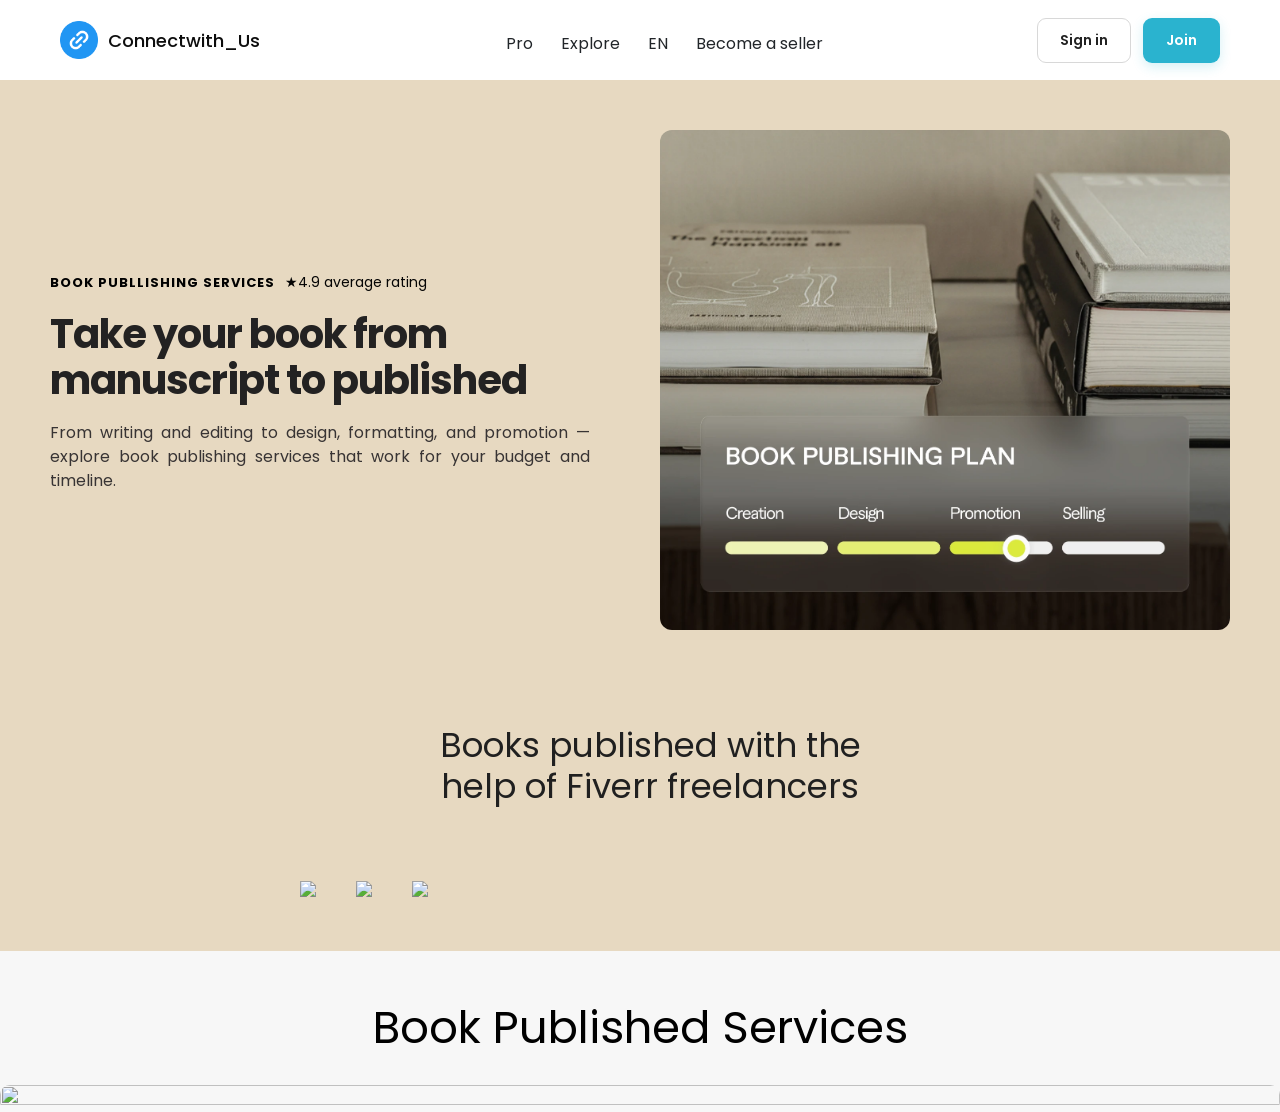
==== commit a430b132: "Add files via upload" ====
--- a/book.html
+++ b/book.html
@@ -1,60 +1,69 @@
 <!DOCTYPE html>
 <html lang="en">
+
 <head>
     <meta charset="UTF-8">
     <meta name="viewport" content="width=device-width, initial-scale=1.0">
     <title>Book Publishing Page</title>
     <link rel="stylesheet" href="index.css">
 </head>
+
 <body>
 
     <div class="video-development">
         <!--Header section-->
-        <div class="header-section">
-            <div class="icon-area">
+        <div class="header-section-book">
+            <div class="icon-area-book">
                 <img src="images/usimages.png/link.png" height="30">
                 <span>Connectwith_Us</span>
             </div>
-            <div class="menu-area">
+            <div class="menu-area-book">
                 <ul>
-                    <li class="pro">Pro</li>
-                    <li class="explore">Explore</li>
-                    <li class="en">EN</li>
-                    <li class="seller">Become a seller</li>
+                    <li class="pro-book">Pro</li>
+                    <li class="explore-book">Explore</li>
+                    <li class="en-book">EN</li>
+                    <li class="seller-book">Become a seller</li>
                 </ul>
             </div>
-            <div class="sign-join">
-                <button class="sign-area" id="signInBtn">Sign in</button>
-                <button class="join-area">Join</button>
+            <div class="sign-join-book">
+                <button class="sign-area-book" id="signInBtn">Sign in</button>
+                <button class="join-area-book">Join</button>
             </div>
         </div>
         <!--Book Publishing Section-->
         <div class="book-publishing">
             <div class="take-book">
                 <div class="another-book">
-                    <p class="italic-heading">BOOK PUBLLISHING SERVICES</p>
+                    <a class="italic-heading" href="#heading-for-book">BOOK PUBLLISHING SERVICES</a>
                     <span> ★4.9 average rating</span>
                 </div>
                 <h2 class="bold-heading">Take your book from manuscript to published</h2>
-                <p class="normal-font">From writing and editing to design, formatting, and promotion — explore book publishing services that work for your budget and timeline.</p>
+                <p class="normal-font">From writing and editing to design, formatting, and promotion — explore book
+                    publishing services that work for your budget and timeline.</p>
             </div>
             <div class="publish-book">
                 <img src="images/usimages.webp/bookc.webp" height="400">
             </div>
             <h3 class="book-heading">Books published with the<br> help of Fiverr freelancers</h3>
-           <div class="book-grid">
+            <div class="book-grid">
                 <div class="book-card">
-                    <img src="https://fiverr-res.cloudinary.com/image/upload/f_auto,q_auto/v1/attachments/generic_asset/asset/ba638eef613439c66fcda675ae4ea800-1771237730470/image%201916.png">
+                    <img src="https://fiverr-res.cloudinary.com/image/upload/f_auto,q_auto/v1/attachments/generic_asset/asset/ba638eef613439c66fcda675ae4ea800-1771237730470/image%201916.png"
+                        height="450">
                 </div>
                 <div class="book-card">
-                    <img src="https://fiverr-res.cloudinary.com/image/upload/f_auto,q_auto/v1/attachments/generic_asset/asset/f013a05d1b2db7f654985810fee8d6ff-1771239697979/image%201916%20%281%29.png">
+                    <img src="https://fiverr-res.cloudinary.com/image/upload/f_auto,q_auto/v1/attachments/generic_asset/asset/f013a05d1b2db7f654985810fee8d6ff-1771239697979/image%201916%20%281%29.png"
+                        height="450">
                 </div>
                 <div class="book-card">
-                    <img src="https://cdn.builder.io/api/v1/image/assets%2F1269a57212df4631b866219ba2013fa8%2F34b5bdf43ccd4f24a1d0ba3100478433?format=webp&width=2000">
+                    <img src="https://cdn.builder.io/api/v1/image/assets%2F1269a57212df4631b866219ba2013fa8%2F34b5bdf43ccd4f24a1d0ba3100478433?format=webp&width=2000"
+                        height="450">
                 </div>
-           </div>
+            </div>
         </div>
+        <h2 id="heading-for-book">Book Published Services</h2>
+        <img src="https://uicookies.com/wp-content/uploads/2026/09/folio-hd-1-1536x1043.jpg" height="450" id="book-img">
     </div>
-    
+
 </body>
-</html>
+
+</html>
--- a/index.css
+++ b/index.css
@@ -132,19 +132,19 @@
 
 /* Individual hover colors */
 .menu-area .pro:hover {
-    color: #8b5cf6;
+    color: #2ab3cf;
 }
 
 .menu-area .explore:hover {
-    color: #16a34a;
+    color: #2ab3cf;
 }
 
 .menu-area .en:hover {
-    color: #2563eb;
+    color: #2ab3cf;
 }
 
 .menu-area .seller:hover {
-    color: #e11d48;
+    color: #2ab3cf;
 }
 
 /* Navbar buttons */
@@ -170,22 +170,17 @@
 }
 
 .sign-area:hover {
-    border-color: #16a34a;
-    color: #16a34a;
-    transform: translateY(-2px);
+    border-color: #2ab3cf;
+    color: #2ab3cf;
 }
 
 .join-area {
-    background: linear-gradient(135deg, #16a34a, #059669);
+    background: linear-gradient(135deg, #2ab3cf, #2ab3cf);
     color: white;
     border: 1px solid transparent;
-    box-shadow: 0 4px 12px rgba(22, 163, 74, 0.2);
-}
-
-.join-area:hover {
-    transform: translateY(-2px);
-    box-shadow: 0 7px 18px rgba(22, 163, 74, 0.3);
-}
+    box-shadow: 0 4px 12px rgba(42, 179, 207, 0.2);
+}
+
 
 /* Background overlay */
 .auth-overlay {
@@ -284,9 +279,9 @@
 }
 
 .form-group input:focus {
-    border-color: #3baccb;
+    border-color: #2ab3cf;
     background: #fff;
-    box-shadow: 0 0 0 4px rgba(22, 163, 74, 0.1);
+    box-shadow: 0 0 0 4px rgba(42, 179, 207, 0.1);
 }
 
 .password-box {
@@ -304,7 +299,7 @@
     right: 12px;
     border: none;
     background: transparent;
-    color: #15803d;
+    color: #2ab3cf;
     font-size: 12px;
     font-weight: 600;
     cursor: pointer;
@@ -317,7 +312,7 @@
     padding: 14px;
     border: none;
     border-radius: 10px;
-    background: linear-gradient(135deg, #16a34a, #059669);
+    background: linear-gradient(135deg, #2ab3cf, #2ab3cf);
     color: #fff;
     font-size: 15px;
     font-weight: 700;
@@ -326,8 +321,7 @@
 }
 
 .auth-submit:hover {
-    transform: translateY(-2px);
-    box-shadow: 0 8px 20px rgba(22, 163, 74, 0.25);
+    box-shadow: 0 8px 20px rgba(42, 179, 207, 0.25);
 }
 
 .auth-message {
@@ -346,7 +340,7 @@
 .auth-switch button {
     border: none;
     background: transparent;
-    color: #15803d;
+    color: #2ab3cf;
     font-weight: 700;
     cursor: pointer;
 }
@@ -477,15 +471,10 @@
     background: rgba(255,255,255,0.9);
 }
 
-/* ==========================
-   CATEGORY BUTTONS
-========================== */
-
-
-
-
-
-
+#input-section {
+    font-size: 14px;
+    font-weight:500;
+}
 
 /* Button widths */
 
@@ -707,6 +696,41 @@
 }
 
 
+.grid-container > div {
+  --x: 50%;
+  --y: 50%;
+  position: relative;
+  overflow: hidden;          /* keeps the glow inside the rounded corners */
+  border: 1px solid #e4e4e0;
+  border-radius: 16px;
+  background: #fafaf9;
+  cursor: pointer;
+}
+
+/* glow layer */
+.grid-container > div::before {
+  content: "";
+  position: absolute;
+  inset: 0;
+  background: radial-gradient(
+    circle 140px at var(--x) var(--y),
+    #7dd1e2,
+    transparent 70%
+  );
+  opacity: 0;
+  transition: opacity 0.3s ease;
+  pointer-events: none;
+}
+
+.grid-container > div:hover::before {
+  opacity: 1;
+}
+
+/* keep the icon and text above the glow */
+.grid-container > div > * {
+  position: relative;
+}
+
 /* ==============================
    ICONS
 ================================ */
@@ -772,176 +796,110 @@
     color: #222;
 }
 
-/* Popular Services */
-.popular-services{
-    width:100%;
-    padding:60px 0;
-    background:#f7f7f7;
-}
-
-.service-area{
-    font-size:30px;
-    font-weight: 200;
-    margin-bottom:30px;
-    margin-left:60px;
-}
-
-/* Slider */
-.sliders{
-    position:relative;
-    width:100%;
-}
-
-.cards{
-    display:flex;
-    gap:20px;
-    overflow-x:auto;
-    padding:20px;
-    scroll-behavior:smooth;
-}
-
-.cards::-webkit-scrollbar{
-    display:none;
-}
-
-/* All Cards */
-.card11,
-.card22,
-.card33,
-.card44,
-.card55,
-.card66,
-.card77,
-.card88,
-.card99{
-    width:260px;
-    height:340px;
-    border-radius:18px;
-    overflow:hidden;
-    position:relative;
-    cursor:pointer;
-    flex-shrink:0;
-    transition:0.4s ease;
-    box-shadow:0 10px 25px rgba(0,0,0,0.15);
-}
-
-/* Images */
-.card11 img,
-.card22 img,
-.card33 img,
-.card44 img,
-.card55 img,
-.card66 img,
-.card77 img,
-.card88 img,
-.card99 img{
-    width:100%;
-    height:100%;
-    object-fit:cover;
-    display:block;
-    transition:transform .5s ease;
-    order: 2;
-}
-
-/* Hover Effect */
-.card11:hover,
-.card22:hover,
-.card33:hover,
-.card44:hover,
-.card55:hover,
-.card66:hover,
-.card77:hover,
-.card88:hover,
-.card99:hover{
-    box-shadow:0 18px 35px rgba(0,0,0,.3);
-}
-
-/* Text */
-.program1,
-.design1,
-.digital1,
-.writing1,
-.video1,
-.ai1,
-.music1,
-.business1,
-.consult1{
-    position:absolute;
-    bottom:25px;
-    left:20px;
-    color:white;
-    font-size:15px;
-    font-weight:500;
-    line-height:1.2;
-    text-shadow:2px 2px 10px rgba(0,0,0,.7);
-}
-
-
-
-.card p{
-    font-size:10px;
-    font-weight:500;
-    line-height:1.0;
-    color:white;
-     order: 1;
-}
-
-/* Right Arrow Button */
-.nxt-btn{
-    position:absolute;
-    top:50%;
-    right:25px;
-    transform:translateY(-50%);
-
-    width:60px;
-    height:60px;
-
-    border:none;
-    border-radius:50%;
-    background:#fff;
-
-    font-size:32px;
-    color:#555;
-    cursor:pointer;
-
-    display:flex;
-    justify-content:center;
-    align-items:center;
-
-    box-shadow:0 6px 20px rgba(0,0,0,.15);
-
-    transition:.3s;
-}
-
-.nxt-btn:hover{
-    background:#f5f5f5;
-    transform:translateY(-50%) scale(1.08);
-}
-
-
-.prev-btn {
-    /* Match the existing right arrow */
-    position: absolute;
-    left: 0;
-    top: 50%;
-    transform: translateY(-50%);
-    z-index: 10;
-    cursor: pointer;
-        width:60px;
-    height:60px;
-
-    border:none;
-    border-radius:50%;
-    background:#fff;
-
-    font-size:32px;
-    color:#555;
-}
-
-/* Keep the right arrow on the opposite side */
-#slider-container {
-    position: relative;
-}
+
+
+/* ---------- section ---------- */
+.popular-services {
+  max-width: 100%;
+  margin: 0 auto;
+  padding:40px 20px;
+}
+
+.service-area {
+  font-weight: 400;
+  color: black;
+  margin-bottom:25px;
+}
+
+/* ---------- slider wrapper ---------- */
+.sliders {
+  position: relative;          /* arrows are positioned against this */
+}
+
+.cards {
+  display: flex;
+  gap: 20px;
+  overflow-x: auto;
+  scroll-behavior: smooth;
+  scroll-snap-type: x mandatory;
+  scrollbar-width: none;       /* Firefox */
+  padding: 4px 2px;
+}
+.cards::-webkit-scrollbar { display: none; }   /* Chrome, Safari */
+
+/* ---------- each card ---------- */
+.cards > div {
+  position: relative;
+  flex: 0 0 240px;             /* fixed card width, no shrinking */
+  height: 320px;
+  border-radius: 8px;
+  overflow: hidden;            /* clips the zoomed image */
+  cursor: pointer;
+  scroll-snap-align: start;
+}
+
+.cards > div img {
+  width: 100%;
+  height: 100%;
+  object-fit: cover;           /* fills the card without stretching */
+  display: block;
+  transition: transform 0.5s ease;
+}
+
+/* dark gradient at the top so white text is readable */
+.cards > div::after {
+  content: "";
+  position: absolute;
+  inset: 0;
+  background: linear-gradient(to bottom, rgba(0,0,0,0.65), transparent 55%);
+  pointer-events: none;
+}
+
+/* label text on top of the image */
+.cards > div p {
+  position: absolute;
+  top: 18px;
+  left: 18px;
+  margin: 0;
+  z-index: 1;                  /* above the gradient */
+  color: #fff;
+  font-size: 1.15rem;
+  font-weight: 400;
+  line-height: 1.3;
+  transition: transform 0.3s ease;
+}
+
+/* hover effect */
+.cards > div:hover img { transform: scale(1.08); }
+.cards > div:hover p   { transform: translateY(-3px); }
+
+/* ---------- arrow buttons ---------- */
+.prev-btn,
+.nxt-btn {
+  position: absolute;
+  top: 50%;
+  transform: translateY(-50%);
+  z-index: 2;
+  width: 44px;
+  height: 44px;
+  border: none;
+  border-radius: 50%;
+  background: #fff;
+  color: #404145;
+  font-size: 1rem;
+  cursor: pointer;
+  box-shadow: 0 2px 10px rgba(0, 0, 0, 0.25);
+  transition: background 0.2s ease, color 0.2s ease;
+}
+.prev-btn { left: -18px; }
+.nxt-btn  { right: -18px; }
+
+.prev-btn:hover,
+.nxt-btn:hover {
+  background: #64cce9;
+  color: #fff;
+}
+
 
 .nxt-btn {
     position: absolute;
@@ -974,17 +932,19 @@
     padding: 16px 18px;
     border: none;
     border-radius: 12px;
+    box-shadow:none;
     background: rgb(10, 9, 9);
     color: #f0f5f6;
     font-size: 18px;
     font-weight: 600;
     cursor: pointer;
-    transition: 0.3s;
+    transition: all 0.3s ease;
 }
 
 .join-now button:hover{
     background-color:rgb(79, 74, 74);
 }
+
 
 .temp{
     display: flex;
@@ -1262,6 +1222,7 @@
     border: none;
     border-radius: 10px;
     cursor: pointer;
+    transition: all 0.3s ease;
 }
 
 /* Hover Effect */
@@ -1412,7 +1373,1540 @@
     color: #000;
 }
 
+/* Media queries to the home page of my webiste */
+/* ============================= */
+/* Responsive Design - Tablets */
+/* ============================= */
+
+@media screen and (max-width: 1024px) {
+
+    .header-section {
+        padding: 0 30px;
+    }
+
+    .menu-area ul {
+        gap: 18px;
+    }
+
+    .sign-join {
+        gap: 8px;
+    }
+
+    .sign-join button {
+        padding: 10px 16px;
+        font-size: 13px;
+    }
+
+    .icon-area img {
+        width: 34px;
+        height: 34px;
+    }
+
+    .icon-area span {
+        font-size: 17px;
+    }
+}
+
+
+/* ============================= */
+/* Responsive Design - Mobile */
+/* ============================= */
+
+@media screen and (max-width: 768px) {
+
+    .header-section {
+        height: 70px;
+        padding: 0 20px;
+        gap: 15px;
+    }
+
+    .icon-area {
+        gap: 7px;
+        flex-shrink: 0;
+    }
+
+    .icon-area img {
+        width: 32px;
+        height: 32px;
+    }
+
+    .icon-area span {
+        font-size: 16px;
+    }
+
+    .menu-area ul {
+        gap: 12px;
+    }
+
+    .menu-area li {
+        font-size: 13px;
+    }
+
+    .sign-join {
+        gap: 7px;
+    }
+
+    .sign-join button {
+        padding: 9px 12px;
+        font-size: 12px;
+        border-radius: 7px;
+    }
+
+    .auth-card {
+        max-width: 400px;
+        padding: 30px 25px;
+        border-radius: 18px;
+    }
+
+    .auth-overlay {
+        padding: 15px;
+    }
+}
+
+
+/* ============================= */
+/* Responsive Design - Small Phones */
+/* ============================= */
+
+@media screen and (max-width: 600px) {
+
+    .header-section {
+        height: auto;
+        min-height: 70px;
+        padding: 14px 16px;
+        flex-wrap: wrap;
+        row-gap: 14px;
+    }
+
+    .icon-area {
+        margin-right: auto;
+    }
+
+    .menu-area {
+        order: 3;
+        width: 100%;
+    }
+
+    .menu-area ul {
+        justify-content: center;
+        flex-wrap: wrap;
+        gap: 18px;
+    }
+
+    .menu-area li {
+        font-size: 13px;
+    }
+
+    .menu-area li::after {
+        font-size: 11px;
+        padding: 7px 10px;
+    }
+
+    .sign-join {
+        gap: 8px;
+    }
+
+    .sign-join button {
+        padding: 9px 12px;
+        font-size: 12px;
+    }
+
+    .auth-card {
+        width: 100%;
+        max-width: 360px;
+        max-height: 85vh;
+        padding: 25px 20px;
+        border-radius: 16px;
+    }
+}
+
+
+/* ============================= */
+/* Responsive Design - Extra Small Phones */
+/* ============================= */
+
+@media screen and (max-width: 380px) {
+
+    .header-section {
+        padding: 12px;
+        column-gap: 8px;
+    }
+
+    .icon-area {
+        gap: 5px;
+    }
+
+    .icon-area img {
+        width: 28px;
+        height: 28px;
+    }
+
+    .icon-area span {
+        font-size: 14px;
+    }
+
+    .sign-join {
+        gap: 5px;
+    }
+
+    .sign-join button {
+        padding: 8px 9px;
+        font-size: 11px;
+    }
+
+    .menu-area ul {
+        gap: 13px;
+    }
+
+    .menu-area li {
+        font-size: 12px;
+    }
+
+    .auth-card {
+        padding: 22px 16px;
+    }
+}
+
+.content-section {
+    padding: 0 35px;
+}
+
+.content-section h2 {
+    font-size: 44px;
+    margin: 100px 0 40px 45px;
+}
+
+.connection-section {
+    margin-left: 35px;
+}
+
+.search-bar {
+    width: 85%;
+    margin-left: 45px;
+}
+
+.trustby {
+    margin-left: 45px;
+    gap: 22px;
+}
+
+.grid-container {
+    padding: 0 45px;
+    gap: 22px;
+}
+
+.service-area {
+    margin-left: 35px;
+}
+
+.make-it {
+    padding: 40px 45px;
+}
+
+.temp {
+    padding: 10px 45px;
+    gap: 25px;
+}
+
+
+/* =========================================
+2. TABLETS
+========================================= */
+
+@media screen and (max-width: 992px) {
+
+/* Hero section */
+
+.content-section {
+    height: auto;
+    min-height: 85vh;
+    padding: 35px 30px 45px;
+    background-position: center;
+}
+
+.content-section h2 {
+    font-size: 38px;
+    line-height: 1.2;
+    margin: 70px 0 35px 15px;
+}
+
+.connection-section {
+    margin-left: 5px;
+    display: flex;
+    flex-wrap: wrap;
+    gap: 10px;
+}
+
+.connection-section a {
+    margin: 0;
+    font-size: 14px;
+    padding: 9px 12px;
+}
+
+/* Search bar */
+
+.search-bar {
+    width: 100%;
+    max-width: 750px;
+    margin: 25px auto;
+}
+
+.search-bar input {
+    height: 48px;
+    font-size: 16px;
+    padding: 0 70px 0 20px;
+}
+
+.search-bar span {
+    width: 58px;
+    height: 48px;
+}
+
+.trustby {
+    margin: 35px 0 0;
+    gap: 18px;
+    font-size: 15px;
+}
+
+.trustby span:not(:first-child) {
+    font-size: 15px;
+}
+
+/* Meta AI search */
+
+.google-search-container {
+    width: 95%;
+}
+
+.ask-meta-subtitle {
+    padding: 0 20px;
+    font-size: 15px;
+}
+
+/* Service grid */
+
+.grid-container {
+    padding: 0 25px;
+    gap: 18px;
+}
+
+.card1,
+.card2,
+.card3,
+.card4,
+.card5,
+.card6,
+.card7,
+.card8,
+.card9 {
+    flex: 1 1 145px;
+    min-width: 140px;
+    padding: 16px;
+}
+
+/* Popular services */
+
+.popular-services {
+    padding: 45px 0;
+}
+
+.service-area {
+    margin-left: 25px;
+    font-size: 27px;
+}
+
+.card11,
+.card22,
+.card33,
+.card44,
+.card55,
+.card66,
+.card77,
+.card88,
+.card99 {
+    width: 225px;
+    height: 300px;
+}
+
+.nxt-btn,
+.prev-btn {
+    width: 48px;
+    height: 48px;
+    font-size: 26px;
+}
+
+/* Join section */
+
+.make-it {
+    padding: 35px 30px;
+    gap: 25px;
+}
+
+.make-it h3 {
+    width: 65%;
+    font-size: 22px;
+}
+
+.join-now button {
+    font-size: 15px;
+    padding: 13px 16px;
+}
+
+/* Feature section */
+
+.temp {
+    padding: 20px 30px;
+    gap: 25px;
+}
+
+}
+
+/* =========================================
+3. MOBILE PHONES
+========================================= */
+
+@media screen and (max-width: 600px) {
+
+/* Hero section */
+
+.content-section {
+    min-height: auto;
+    height: auto;
+    padding: 25px 18px 35px;
+    background-position: center;
+}
+
+.content-section h2 {
+    font-size: clamp(27px, 7vw, 34px);
+    line-height: 1.2;
+    margin: 45px 0 28px;
+    overflow-wrap: break-word;
+}
+
+.connection-section {
+    margin-left: 0;
+    gap: 8px;
+}
+
+.connection-section a {
+    padding: 8px 10px;
+    font-size: 12px;
+    border-radius: 8px;
+}
+
+/* Reset desktop button widths */
+
+.web,
+.design,
+.tiktok,
+.video,
+.book {
+    width: auto;
+    max-width: 100%;
+}
+
+/* Search bar */
+
+.search-bar {
+    width: 100%;
+    margin: 25px 0;
+}
+
+.search-bar input {
+    height: 46px;
+    padding: 0 55px 0 16px;
+    font-size: 14px;
+}
+
+.search-bar input::placeholder {
+    font-size: 12px;
+}
+
+.search-bar span {
+    width: 45px;
+    height: 46px;
+}
+
+#input-section {
+    font-size: 13px;
+}
+
+/* Trusted brands */
+
+.trustby {
+    margin: 25px 0 0;
+    gap: 12px 18px;
+    font-size: 13px;
+}
+
+.trustby span:not(:first-child) {
+    font-size: 13px;
+}
+
+/* Meta AI section */
+
+.ask-meta {
+    gap: 8px;
+    font-size: 27px;
+    flex-wrap: wrap;
+}
+
+.meta-icon {
+    padding: 5px;
+    border-radius: 12px;
+}
+
+.meta-icon img {
+    width: 38px;
+    height: 38px;
+}
+
+.ask-meta-subtitle {
+    padding: 0 18px;
+    margin-bottom: 20px;
+    font-size: 13px;
+    line-height: 1.6;
+}
+
+.google-search-container {
+    width: 100%;
+    margin: 15px auto;
+}
+
+.google-search-container .gsc-control-cse {
+    padding: 5px !important;
+}
+
+.google-search-container .gsc-input-box {
+    min-height: 42px !important;
+}
+
+.google-search-container .gsc-search-button-v2 {
+    min-width: 40px !important;
+    height: 40px !important;
+}
+
+.google-search-container .gsc-webResult.gsc-result {
+    padding: 14px !important;
+}
+
+.google-search-container .gs-title,
+.google-search-container .gs-title b {
+    font-size: 15px !important;
+}
+
+.google-search-container .gs-snippet {
+    font-size: 13px !important;
+    line-height: 1.6 !important;
+}
+
+/* Service grid */
+
+.grid-container {
+    padding: 0 15px;
+    gap: 12px;
+    margin-top: 15px;
+}
+
+.card1,
+.card2,
+.card3,
+.card4,
+.card5,
+.card6,
+.card7,
+.card8,
+.card9 {
+    flex: 1 1 calc(50% - 12px);
+    min-width: 0;
+    min-height: 115px;
+    padding: 13px 8px;
+    border-radius: 10px;
+}
+
+.grid-container img {
+    width: 28px;
+    height: 28px;
+    margin-bottom: 10px;
+}
+
+.grid-container p {
+    font-size: 12px;
+}
+
+/* Popular services */
+
+.popular-services {
+    padding: 35px 0;
+}
+
+.service-area {
+    margin: 0 18px 20px;
+    font-size: 24px;
+    line-height: 1.3;
+}
+
+.cards {
+    gap: 14px;
+    padding: 12px 18px;
+}
+
+.card11,
+.card22,
+.card33,
+.card44,
+.card55,
+.card66,
+.card77,
+.card88,
+.card99 {
+    width: 190px;
+    height: 255px;
+    border-radius: 14px;
+}
+
+.program1,
+.design1,
+.digital1,
+.writing1,
+.video1,
+.ai1,
+.music1,
+.business1,
+.consult1 {
+    bottom: 18px;
+    left: 14px;
+    right: 10px;
+    font-size: 13px;
+}
+
+.nxt-btn,
+.prev-btn {
+    width: 38px;
+    height: 38px;
+    font-size: 22px;
+}
+
+.nxt-btn {
+    right: 5px;
+}
+
+.prev-btn {
+    left: 5px;
+}
+
+/* Join now section */
+
+.make-it {
+    flex-direction: column;
+    align-items: flex-start;
+    padding: 30px 20px;
+    gap: 20px;
+    margin: 5px auto;
+}
+
+.make-it h3 {
+    width: 100%;
+    font-size: 21px;
+    line-height: 1.4;
+}
+
+.join-now button {
+    padding: 12px 17px;
+    font-size: 15px;
+}
+
+/* Feature section */
+
+.temp {
+    justify-content: flex-start;
+    padding: 20px;
+    gap: 25px;
+}
+
+.temp > * {
+    flex: 1 1 100%;
+    min-width: 0;
+}
+
+.top img,
+.easy-use img,
+.work-done img,
+.pay-happy img {
+    max-width: 100%;
+    height: auto;
+    margin-bottom: 12px;
+}
+
+/* Authentication form */
+
+.close-auth {
+    top: 10px;
+    right: 10px;
+    width: 32px;
+    height: 32px;
+    font-size: 23px;
+}
+
+.auth-header {
+    margin-bottom: 20px;
+}
+
+.auth-header h2 {
+    font-size: 23px;
+}
+
+.auth-header p {
+    font-size: 13px;
+}
+
+.form-group {
+    margin-bottom: 15px;
+}
+
+.form-group input {
+    padding: 12px;
+    font-size: 14px;
+}
+
+.auth-submit {
+    padding: 13px;
+    font-size: 14px;
+}
+
+.auth-switch {
+    margin-top: 18px;
+    font-size: 12px;
+}
+
+}
+
+/* =========================================
+4. EXTRA SMALL MOBILE PHONES
+========================================= */
+
+@media screen and (max-width: 380px) {
+
+.content-section {
+    padding: 20px 12px 30px;
+}
+
+.content-section h2 {
+    font-size: 26px;
+    margin-top: 35px;
+}
+
+.connection-section a {
+    font-size: 11px;
+    padding: 7px 8px;
+}
+
+.trustby {
+    gap: 10px;
+    font-size: 12px;
+}
+
+.grid-container {
+    padding: 0 10px;
+    gap: 8px;
+}
+
+.card1,
+.card2,
+.card3,
+.card4,
+.card5,
+.card6,
+.card7,
+.card8,
+.card9 {
+    flex-basis: calc(50% - 8px);
+    padding: 10px 5px;
+    min-height: 105px;
+}
+
+.grid-container p {
+    font-size: 11px;
+}
+
+.card11,
+.card22,
+.card33,
+.card44,
+.card55,
+.card66,
+.card77,
+.card88,
+.card99 {
+    width: 165px;
+    height: 225px;
+}
+
+.service-area {
+    font-size: 21px;
+}
+
+.make-it {
+    padding: 25px 15px;
+}
+
+.make-it h3 {
+    font-size: 19px;
+}
+
+}
+
+/* =========================================
+5. ACCESSIBILITY
+========================================= */
+
+@media (prefers-reduced-motion: reduce) {
+
+html {
+    scroll-behavior: auto;
+}
+
+*,
+*::before,
+*::after {
+    animation-duration: 0.01ms !important;
+    animation-iteration-count: 1 !important;
+    transition-duration: 0.01ms !important;
+}
+
+}
+
+/* =========================================
+   RESPONSIVE MEDIA QUERIES
+   TABLETS, MOBILE & SMALL PHONES
+========================================= */
+
+
+/* =========================================
+   1. LAPTOPS
+========================================= */
+
+@media screen and (max-width: 1200px) {
+
+    .two-boxes {
+        width: 100%;
+        padding: 0 40px;
+    }
+
+    .experts,
+    .ai-directors {
+        height: 450px;
+    }
+
+    .experts p {
+        font-size: 30px;
+    }
+
+    .expert-large {
+        right: -20px;
+        transform: translate(-20px, -20px) scale(0.85);
+        transform-origin: top right;
+    }
+
+    .ai-directors h2 {
+        font-size: 38px;
+    }
+
+    .ai-video {
+        right: -40px;
+        transform: scale(0.85);
+        transform-origin: top right;
+    }
+
+    .looks-section h3 {
+        font-size: 34px;
+    }
+
+    .guide1,
+    .guide2,
+    .guide3 {
+        min-width: 250px;
+    }
+
+    .guide1 img,
+    .guide2 img,
+    .guide3 img {
+        height: 260px;
+    }
+
+    .business-solutions {
+        grid-template-columns: repeat(3, minmax(0, 1fr));
+        gap: 30px;
+        padding: 45px 15px;
+    }
+
+}
+
+
+/* =========================================
+   2. TABLETS
+========================================= */
+
+@media screen and (max-width: 992px) {
+
+    /* Expert and AI boxes */
+
+    .two-boxes {
+        width: 100%;
+        padding: 0 25px;
+        margin: 35px auto;
+        gap: 20px;
+    }
+
+    .experts,
+    .ai-directors {
+        height: auto;
+        min-height: 400px;
+        padding: 25px;
+        margin: 0;
+    }
+
+    .experts h2 {
+        font-size: 25px;
+    }
+
+    .experts p {
+        max-width: 65%;
+        font-size: 27px;
+        line-height: 1.4;
+    }
+
+    .experts ul {
+        max-width: 60%;
+    }
+
+    .expert-large {
+        right: -55px;
+        top: 90px;
+        transform: scale(0.65);
+        transform-origin: top right;
+    }
+
+    .h-img {
+        flex-wrap: wrap;
+    }
+
+    .expert-btn {
+        padding: 14px 22px;
+    }
+
+    /* AI directors */
+
+    .ai-directors h2 {
+        max-width: 65%;
+        font-size: 34px;
+    }
+
+    .ai-directors p {
+        max-width: 60%;
+        font-size: 15px;
+        line-height: 1.7;
+    }
+
+    .ai-video {
+        right: -70px;
+        top: 100px;
+        transform: scale(0.65);
+        transform-origin: top right;
+    }
+
+    /* Success video */
+
+    .looks-section {
+        width: 92%;
+        margin: 60px auto;
+    }
+
+    .looks-section h3 {
+        font-size: 31px;
+    }
+
+    .looks-section p {
+        font-size: 16px;
+    }
+
+    .looks-section video {
+        width: 100%;
+        height: auto;
+    }
+
+    /* Guide cards */
+
+    .guide-section {
+        width: 92%;
+        gap: 20px;
+    }
+
+    .guide-section h3 {
+        font-size: 31px;
+        margin-bottom: 15px;
+    }
+
+    .guide1,
+    .guide2,
+    .guide3 {
+        flex: 1 1 calc(50% - 20px);
+        min-width: 0;
+    }
+
+    .guide1 img,
+    .guide2 img,
+    .guide3 img {
+        height: 230px;
+    }
+
+    .guide1 p,
+    .guide2 p,
+    .guide3 p {
+        font-size: 17px;
+    }
+
+    /* Finger section */
+
+    .finger-section {
+        width: 92%;
+        padding: 45px 30px;
+        margin: 60px auto;
+    }
+
+    .finger-section h2 {
+        font-size: 26px;
+        max-width: 100%;
+    }
+
+    .finger-section button {
+        padding: 14px 25px;
+        font-size: 16px;
+    }
+
+    /* Business solutions */
+
+    .business-solutions {
+        width: 92%;
+        grid-template-columns: repeat(3, minmax(0, 1fr));
+        gap: 30px 22px;
+        padding: 40px 10px;
+        margin: 60px auto;
+    }
+
+    .business-solutions h3 {
+        font-size: 17px;
+    }
+
+    .business-solutions p {
+        font-size: 14px;
+    }
+
+    /* Footer */
+
+    .footer-area {
+        gap: 25px;
+    }
+
+    .left-area h2 {
+        font-size: 22px;
+    }
+
+    .right-area {
+        gap: 8px;
+    }
+
+}
+
+
+/* =========================================
+   3. MOBILE PHONES
+========================================= */
+
+@media screen and (max-width: 600px) {
+
+    /* Main boxes */
+
+    .two-boxes {
+        width: 100%;
+        padding: 0 15px;
+        margin: 30px auto;
+        gap: 18px;
+    }
+
+    .experts,
+    .ai-directors {
+        width: 100%;
+        max-width: 100%;
+        height: auto;
+        min-height: 0;
+        padding: 22px 18px;
+        border-radius: 15px;
+        margin: 0;
+    }
+
+    .experts h2 {
+        font-size: 21px;
+        margin-bottom: 15px;
+    }
+
+    .experts p {
+        max-width: 100%;
+        font-size: 23px;
+        line-height: 1.4;
+        margin-bottom: 18px;
+    }
+
+    .experts ul {
+        margin-left: 18px;
+        font-size: 14px;
+        max-width: 100%;
+    }
+
+    .experts li {
+        margin-bottom: 10px;
+    }
+
+    .expert-btn {
+        margin-top: 15px;
+        padding: 12px 18px;
+        font-size: 13px;
+    }
+
+    .h-img {
+        gap: 8px;
+        margin-top: 20px;
+        flex-wrap: wrap;
+    }
+
+    .h-img img {
+        max-width: 100%;
+        height: auto;
+    }
+
+    /* Expert image */
+
+    .expert-large {
+        position: relative;
+        top: auto;
+        right: auto;
+        transform: none;
+        margin: 20px auto 0;
+        max-width: 100%;
+    }
+
+    .large-img {
+        max-width: 100%;
+        height: auto;
+        object-fit: contain;
+    }
+
+    /* AI directors */
+
+    .ai-directors h2 {
+        max-width: 100%;
+        font-size: 28px;
+        line-height: 1.3;
+        margin-bottom: 15px;
+    }
+
+    .ai-directors p {
+        max-width: 100%;
+        font-size: 14px;
+        line-height: 1.7;
+        margin: 18px 0;
+    }
+
+    .ai-directors button {
+        padding: 13px 20px;
+        font-size: 13px;
+    }
+
+    .ai-video {
+        position: relative;
+        top: auto;
+        right: auto;
+        transform: none;
+        width: 100%;
+        margin-top: 20px;
+    }
+
+    .ai-video video {
+        display: block;
+        width: 100%;
+        max-width: 100%;
+        height: auto;
+        object-fit: contain;
+    }
+
+    /* Success section */
+
+    .looks-section {
+        width: 92%;
+        margin: 45px auto;
+    }
+
+    .looks-section h3 {
+        font-size: 27px;
+        line-height: 1.35;
+    }
+
+    .looks-section p {
+        font-size: 14px;
+        line-height: 1.7;
+        margin-bottom: 25px;
+    }
+
+    .looks-section video {
+        width: 100%;
+        height: auto;
+        border-radius: 12px;
+    }
+
+    /* Guide section */
+
+    .guide-section {
+        width: 92%;
+        margin: 45px auto;
+        display: flex;
+        flex-direction: column;
+        gap: 25px;
+    }
+
+    .guide-section h3 {
+        width: 100%;
+        font-size: 27px;
+        line-height: 1.35;
+        margin-bottom: 5px;
+    }
+
+    .guide1,
+    .guide2,
+    .guide3 {
+        flex: 1 1 auto;
+        width: 100%;
+        min-width: 0;
+    }
+
+    .guide1 img,
+    .guide2 img,
+    .guide3 img {
+        width: 100%;
+        height: auto;
+        aspect-ratio: 4 / 3;
+        object-fit: cover;
+        border-radius: 10px;
+    }
+
+    .guide1 p,
+    .guide2 p,
+    .guide3 p {
+        margin-top: 12px;
+        font-size: 16px;
+        line-height: 1.5;
+    }
+
+    /* Finger section */
+
+    .finger-section {
+        width: 92%;
+        margin: 45px auto;
+        padding: 30px 20px;
+        border-radius: 15px;
+        flex-direction: column;
+        align-items: flex-start;
+        gap: 22px;
+    }
+
+    .finger-section h2 {
+        width: 100%;
+        max-width: 100%;
+        font-size: 23px;
+        line-height: 1.5;
+    }
+
+    .finger-section button {
+        width: 100%;
+        padding: 14px 20px;
+        font-size: 15px;
+    }
+
+    /* Business solutions */
+
+    .business-solutions {
+        width: 92%;
+        grid-template-columns: repeat(2, minmax(0, 1fr));
+        gap: 30px 18px;
+        padding: 30px 0;
+        margin: 45px auto;
+    }
+
+    .business-solutions > div {
+        min-width: 0;
+    }
+
+    .business-solutions h3 {
+        font-size: 15px;
+        line-height: 1.4;
+        margin-bottom: 14px;
+    }
+
+    .business-solutions p {
+        font-size: 13px;
+        line-height: 1.6;
+        margin-bottom: 10px;
+        overflow-wrap: anywhere;
+    }
+
+    /* Footer */
+
+    .footer-area {
+        width: 100%;
+        padding: 25px 18px;
+        margin-top: 35px;
+        flex-direction: column;
+        align-items: flex-start;
+        gap: 25px;
+    }
+
+    .left-area {
+        flex-wrap: wrap;
+        gap: 10px;
+    }
+
+    .left-area h2 {
+        font-size: 22px;
+    }
+
+    .left-area span {
+        font-size: 12px;
+    }
+
+    .right-area {
+        width: 100%;
+        display: flex;
+        flex-wrap: wrap;
+        align-items: center;
+        gap: 10px;
+    }
+
+    .right-area img {
+        width: 32px;
+        height: 32px;
+    }
+
+    .eng-btn,
+    .inr-btn {
+        padding: 9px 12px;
+        font-size: 13px;
+    }
+
+}
+
+
+/* =========================================
+   4. EXTRA SMALL PHONES
+========================================= */
+
+@media screen and (max-width: 380px) {
+
+    .two-boxes {
+        padding: 0 10px;
+    }
+
+    .experts,
+    .ai-directors {
+        padding: 18px 14px;
+    }
+
+    .experts p {
+        font-size: 21px;
+    }
+
+    .ai-directors h2 {
+        font-size: 25px;
+    }
+
+    .looks-section h3,
+    .guide-section h3 {
+        font-size: 24px;
+    }
+
+    .guide1 p,
+    .guide2 p,
+    .guide3 p {
+        font-size: 15px;
+    }
+
+    .finger-section {
+        padding: 25px 16px;
+    }
+
+    .finger-section h2 {
+        font-size: 21px;
+    }
+
+    .business-solutions {
+        grid-template-columns: 1fr;
+        gap: 25px;
+    }
+
+    .business-solutions h3 {
+        font-size: 16px;
+    }
+
+    .business-solutions p {
+        font-size: 14px;
+    }
+
+    .left-area {
+        gap: 8px;
+    }
+
+    .left-area h2 {
+        font-size: 20px;
+    }
+
+    .right-area {
+        gap: 6px;
+    }
+
+}
+
+
+/* =========================================
+   5. REDUCE MOTION WHEN REQUESTED
+========================================= */
+
+@media (prefers-reduced-motion: reduce) {
+
+    .business-solutions p,
+    .right-area img,
+    .eng-btn,
+    .inr-btn {
+        transition: none;
+    }
+
+}
+
  /*   WEB DEVELOPMENT AREA  IT IS THE FIRST PAGE OF MY WEBSITE INCLUDING THE BEST PART MY WEB    */
+
+
+
+/* Header */
+
+.header-section-dev{
+    width:100%;
+    height:80px;
+    background:#fff;
+    display:flex;
+    justify-content:space-between;
+    align-items:center;
+    padding:0 60px;
+    box-shadow:none;
+    position:sticky;
+    top:0;
+    z-index:1000;
+}
+
+/* Logo */
+.icon-area-dev{
+    display:flex;
+    align-items:center;
+    gap:10px;
+    cursor:pointer;
+}
+
+.icon-area-dev img{
+    width:38px;
+    height:38px;
+}
+
+.icon-area-dev span{
+    font-size:18px;
+    font-weight:500;
+    color:#0d0d0d;
+}
+/* Menu Area */
+
+.menu-area-dev{
+    transform:translateY(12px);
+}
+
+.menu-area-dev ul {
+    display: flex;
+    align-items: center;
+    gap: 28px;
+    list-style: none;
+}
+
+.menu-area-dev li {
+    position: relative;
+    cursor: pointer;
+    transition: color 0.3s ease;
+}
+
+/* Individual hover colors */
+.menu-area-dev .pro-dev:hover {
+    color: #2ab3cf;
+}
+
+.menu-area-dev .explore-dev:hover {
+    color: #2ab3cf;
+}
+
+.menu-area-dev .en-dev:hover {
+    color: #2ab3cf;
+}
+
+.menu-area-dev .seller-dev:hover {
+    color: #2ab3cf;
+}
+
+.input-bar-dev input{
+    border:2px solid black;
+    padding:12px;
+    border-radius:45px;
+    width:380px;
+}
+
+.search-area-dev{
+    transform:translateX(-40px);
+}
+
+/* Navbar buttons */
+.sign-join-dev {
+    display: flex;
+    align-items: center;
+    gap: 12px;
+}
+
+.sign-join-dev button {
+    padding: 11px 22px;
+    border-radius: 9px;
+    font-size: 14px;
+    font-weight: 600;
+    cursor: pointer;
+    transition: all 0.3s ease;
+}
+
+.sign-area-dev {
+    background: transparent;
+    color: #222;
+    border: 1px solid #d8d8d8;
+}
+
+.sign-area-dev:hover {
+    border-color: #2ab3cf;
+    color: #2ab3cf;
+}
+
+.join-area-dev {
+    background: linear-gradient(135deg, #2ab3cf, #2ab3cf);
+    color: white;
+    border: 1px solid transparent;
+    box-shadow: 0 4px 12px rgba(42, 179, 207, 0.2);
+}
 
 
 .input-bar{
@@ -1492,7 +2986,7 @@
 }
 
 .category-item:hover .category-btn {
-    color: #6c4cff;
+    color: #2ab3cf;
 }
 
 .category-item:hover .category-btn span {
@@ -1543,8 +3037,8 @@
 }
 
 .category-tooltip a:hover {
-    background: #f1edff;
-    color: #6c4cff;
+    background: white;
+    color: #2ab3cf;
     padding-left: 17px;
 }
 
@@ -1587,43 +3081,37 @@
 }
 
 .left2{
-    display: flex;
+    display:flex;
+    flex-wrap:wrap;
+    gap:10px;
+    padding:0px 100px;
+    margin-bottom:-5px;
+    margin-top:10px;
+}
+
+.connection-with-works a{
+    text-decoration:none;
+    color:black;
+}
+
+/* Web development category buttons */
+.web-buttons {
+    display: grid;
+    grid-template-columns: repeat(4,1fr);
     flex-wrap: wrap;
     align-items: center;
     gap: 10px;
-}
-
-.left2 a{
-    text-decoration:none;
-    color: black;
-    font-size: 17px;
-    font-weight: 200;
-}
-
-.left2 p{
-    margin-left: 90px;
-    padding:10px;
-}
-
-/* Clickable buttons in the web development */
-
-/* Web development category buttons */
-.web-buttons {
-    display: flex;
-    flex-wrap: wrap;
-    align-items: center;
-    gap: 14px;
     padding: 20px 0;
+    margin-left:95px;
 }
 
 /* Individual category */
 .web-buttons > div {
     display:flex;
     align-items: center;
-    gap: 9px;
+    gap: 6px;
     padding: 10px 16px;
-    background: #ffffff;
-    border: 1px solid #e5e7eb;
+    background: transparent;
     border-radius: 12px;
     cursor: pointer;
     transition: all 0.3s ease;
@@ -1651,7 +3139,6 @@
 
 /* Hover effect */
 .web-buttons > div:hover {
-    background: #f5f3ff;
     border-color: #61c7de;
 }
 
@@ -1663,7 +3150,8 @@
     flex-wrap:wrap;
     justify-content:space-between;
     align-items:center;
-    padding:90px 100px;
+    padding:50px 100px;
+    margin-top:-20px;
 }
 
 .pro-btns{
@@ -1689,6 +3177,10 @@
 
 .premium-pro input{
     font-size: 20px;
+}
+
+.pro-p-tag{
+    transform:translateY(8px);
 }
 
 .result-section{
@@ -2004,6 +3496,53 @@
     width: 100%;
 }
 
+/*  Add tooltip the tag*/
+
+.explore1 a.tip {
+  position: relative;
+  display: inline-block;
+}
+
+.explore1 a.tip::after {
+  content: attr(data-tip);
+  position: absolute;
+  bottom: 120%;
+  left: 50%;
+  transform: translateX(-50%);
+  background: black;
+  color: white;
+  padding: 5px 10px;
+  border-radius: 5px;
+  font-size: 13px;
+  white-space: nowrap;
+  opacity: 0;
+  visibility: hidden;
+  transition: opacity 0.3s;
+  pointer-events: none;
+}
+
+/* Arrow pointing up at the link */
+.explore1 a.tip::before {
+  content: "";
+  position: absolute;
+  top: 0%;
+  left: 50%;
+  transform: translate(-50%, -100%);   /* sits just above the box */
+  border: 6px solid transparent;
+  border-bottom-color: #333;           /* the visible arrow side */
+  opacity: 0;
+  visibility: hidden;
+  transition: opacity 0.3s;
+  pointer-events: none;
+  z-index: 10;
+}
+
+.explore1 a.tip:hover::after,
+.explore1 a.tip:hover::before {
+  opacity: 1;
+  visibility: visible;
+}
+
 /* Buttons */
 .explore1 a,
 .explore2 a,
@@ -2102,12 +3641,1114 @@
     font-weight: 450;
 }
 
+.guide-img1 p,
+.guide-img2 p,
+.guide-img3 p{
+    margin-top:8px;
+    color:black;
+}
 .guide-img1 img,
 .guide-img2 img,
 .guide-img3 img{
 height: 280px;
 width: 350px;
 border-radius: 3px;
+}
+/* Add media queries to the web development section to get mobile responsiveness */
+/* =========================================
+   RESPONSIVE MEDIA QUERIES
+   SEARCH BAR, CATEGORY NAVIGATION & INTRO
+========================================= */
+
+
+/* =========================================
+   1. LAPTOPS
+========================================= */
+
+@media screen and (max-width: 1200px) {
+
+    .input-bar input {
+        width: 350px;
+    }
+
+    .tooltip-area {
+        gap: 20px;
+        padding: 10px 15px;
+    }
+
+    .category-btn {
+        padding: 10px 7px;
+        font-size: 13px;
+    }
+
+    .left1 {
+        left: 50px;
+    }
+
+    .web-heading {
+        margin-left: 50px;
+        font-size: 28px;
+    }
+
+}
+
+
+/* =========================================
+   2. TABLETS
+========================================= */
+
+@media screen and (max-width: 992px) {
+
+    /* Search input */
+
+    .input-bar {
+        width: 100%;
+        max-width: 100%;
+    }
+
+    .input-bar input {
+        width: 100%;
+        max-width: 400px;
+        height: 46px;
+        padding: 12px 45px 12px 18px;
+        font-size: 14px;
+    }
+
+    .input-bar span {
+        right: 42px;
+        top: 2px;
+        padding: 12px;
+        flex-shrink: 0;
+    }
+
+    /* Category navigation */
+
+    .tooltip-area {
+        justify-content: flex-start;
+        gap: 10px;
+        padding: 10px 15px;
+    }
+
+    .category-item {
+        flex-shrink: 0;
+    }
+
+    .category-btn {
+        padding: 10px 8px;
+        font-size: 13px;
+    }
+
+    .category-tooltip {
+        min-width: 200px;
+    }
+
+    /* Web development intro */
+
+    .web-intro {
+        margin-top: 35px;
+    }
+
+    .left1 {
+        position: relative;
+        left: auto;
+        top: auto;
+        gap: 10px;
+        padding: 0 25px;
+    }
+
+    .left1 a {
+        font-size: 13px;
+    }
+
+    .web-heading {
+        margin-left: 25px;
+        padding-top: 20px;
+        font-size: 27px;
+    }
+
+}
+
+
+/* =========================================
+   3. MOBILE PHONES
+========================================= */
+
+@media screen and (max-width: 600px) {
+
+    /* Search bar */
+
+    .input-bar {
+        width: 100%;
+        position: relative;
+    }
+
+    .input-bar input {
+        width: 100%;
+        max-width: 100%;
+        height: 44px;
+        padding: 10px 48px 10px 15px;
+        border: 1px solid #333;
+        border-radius: 25px;
+        font-size: 13px;
+        box-sizing: border-box;
+    }
+
+    .input-bar span {
+        position: absolute;
+        right: 3px;
+        top: 50%;
+        transform: translateY(-50%);
+        padding: 10px;
+        display: flex;
+        align-items: center;
+        justify-content: center;
+    }
+
+    /* Category navigation */
+
+    .tooltip-area {
+        width: 100%;
+        box-sizing: border-box;
+        display: flex;
+        flex-wrap: nowrap;
+        justify-content: flex-start;
+        align-items: center;
+        gap: 5px;
+        padding: 8px 12px;
+        overflow-x: auto;
+        overflow-y: visible;
+        -webkit-overflow-scrolling: touch;
+    }
+
+    .tooltip-area::-webkit-scrollbar {
+        display: none;
+    }
+
+    .trending,
+    .graphics,
+    .tech,
+    .digital,
+    .video,
+    .writing,
+    .music,
+    .business,
+    .finance,
+    .ai {
+        flex-shrink: 0;
+        font-size: 13px;
+    }
+
+    .category-item {
+        flex-shrink: 0;
+    }
+
+    .category-btn {
+        padding: 10px 8px;
+        font-size: 12px;
+        white-space: nowrap;
+    }
+
+    .category-btn span {
+        font-size: 10px;
+    }
+
+    /* Dropdown tooltip */
+
+    .category-tooltip {
+        min-width: 180px;
+        max-width: calc(100vw - 30px);
+        padding: 8px;
+        border-radius: 10px;
+    }
+
+    .category-tooltip a {
+        padding: 10px;
+        font-size: 12px;
+    }
+
+    .category-tooltip a:hover {
+        padding-left: 13px;
+    }
+
+    /* Web development intro */
+
+    .web-intro {
+        margin-top: 25px;
+    }
+
+    .left1 {
+        position: relative;
+        left: auto;
+        top: auto;
+        display: flex;
+        flex-wrap: wrap;
+        gap: 8px 12px;
+        padding: 0 15px;
+    }
+
+    .left1 img {
+        max-width: 25px;
+        height: auto;
+    }
+
+    .left1 a {
+        font-size: 12px;
+    }
+
+    .web-heading {
+        margin-left: 15px;
+        margin-right: 15px;
+        padding-top: 18px;
+        font-size: 24px;
+        line-height: 1.35;
+    }
+
+}
+
+
+/* =========================================
+   4. EXTRA SMALL PHONES
+========================================= */
+
+@media screen and (max-width: 380px) {
+
+    .input-bar input {
+        height: 42px;
+        font-size: 12px;
+        padding-left: 12px;
+    }
+
+    .input-bar span {
+        padding: 8px;
+    }
+
+    .tooltip-area {
+        gap: 2px;
+        padding: 8px;
+    }
+
+    .category-btn {
+        padding: 9px 6px;
+        font-size: 11px;
+    }
+
+    .category-tooltip {
+        min-width: 160px;
+        max-width: calc(100vw - 20px);
+    }
+
+    .web-heading {
+        font-size: 21px;
+        margin-left: 12px;
+        margin-right: 12px;
+    }
+
+    .left1 {
+        padding: 0 12px;
+        gap: 8px;
+    }
+
+    .left1 a {
+        font-size: 11px;
+    }
+
+}
+
+/* =========================================
+   RESPONSIVE DESIGN FOR MOBILE
+   ConnectWith - Web Development Page
+========================================= */
+
+
+/* =========================================
+   1. LAPTOPS AND TABLETS
+========================================= */
+
+@media screen and (max-width: 1024px) {
+
+    /* Left information */
+
+    .left2 {
+        gap: 8px;
+    }
+
+    .left2 p {
+        margin-left: 20px;
+    }
+
+    .left2 a {
+        font-size: 15px;
+    }
+
+    /* Web development buttons */
+
+    .web-buttons {
+        gap: 10px;
+        padding: 15px 20px;
+    }
+
+    .web-buttons > div {
+        padding: 9px 12px;
+    }
+
+    /* Pro section */
+
+    .pro-section {
+        padding: 55px 35px;
+        gap: 25px;
+    }
+
+    .result-section {
+        padding: 0 35px;
+        gap: 20px;
+    }
+
+    /* Service grid */
+
+    .grid-section {
+        grid-template-columns: repeat(3, minmax(0, 1fr));
+        padding: 0 30px;
+        gap: 18px;
+    }
+
+    .box {
+        width: 100%;
+        min-width: 0;
+    }
+
+    .box video,
+    .box img {
+        height: 200px;
+    }
+
+    .web-content {
+        padding: 14px 12px 10px;
+        gap: 8px;
+    }
+
+    .profile {
+        gap: 7px;
+        min-width: 0;
+    }
+
+    .profile span {
+        font-size: 13px;
+    }
+
+    .level-area {
+        font-size: 11px;
+        padding: 5px 8px;
+    }
+
+    .box a {
+        padding: 0 12px;
+        font-size: 14px;
+    }
+
+    .rating {
+        padding: 12px;
+        font-size: 13px;
+    }
+
+    .price {
+        padding: 0 12px 15px;
+    }
+
+    /* Tips */
+
+    .tips {
+        padding: 45px 35px;
+    }
+
+    .top-section {
+        grid-template-columns: repeat(2, minmax(0, 1fr));
+        padding: 0 35px;
+        gap: 15px;
+    }
+
+    .tier1,
+    .tier2,
+    .tier3,
+    .tier4,
+    .tier5,
+    .tier6,
+    .tier7 {
+        min-width: 0;
+        height: 160px;
+        padding: 15px;
+        box-sizing: border-box;
+    }
+
+    /* Explore and hire sections */
+
+    .explore-more,
+    .hire-freelancers {
+        padding: 0 35px;
+    }
+
+    .explore1 a,
+    .explore2 a,
+    .explore3 a,
+    .hire1 a,
+    .hire2 a,
+    .hire3 a,
+    .hire4 a {
+        font-size: 13px;
+        padding: 9px 13px;
+    }
+
+    /* Guide images */
+
+    .guider-imgs {
+        gap: 18px;
+        margin-top: 0;
+    }
+
+    .guide-img1,
+    .guide-img2,
+    .guide-img3 {
+        flex: 1;
+        min-width: 0;
+    }
+
+    .guide-img1 img,
+    .guide-img2 img,
+    .guide-img3 img {
+        width: 100%;
+        height: 230px;
+        object-fit: cover;
+    }
+
+}
+
+
+/* =========================================
+   2. TABLETS AND SMALLER SCREENS
+========================================= */
+
+@media screen and (max-width: 768px) {
+
+    /* Left information */
+
+    .left2 {
+        flex-wrap: wrap;
+        gap: 8px;
+    }
+
+    .left2 p {
+        margin-left: 0;
+        padding: 5px;
+    }
+
+    .left2 a {
+        font-size: 14px;
+    }
+
+    /* Category buttons */
+
+    .web-buttons {
+        display: flex;
+        flex-wrap: nowrap;
+        overflow-x: auto;
+        overflow-y: hidden;
+        padding: 12px 15px;
+        gap: 10px;
+        -webkit-overflow-scrolling: touch;
+    }
+
+    .web-buttons::-webkit-scrollbar {
+        display: none;
+    }
+
+    .web-buttons > div {
+        flex-shrink: 0;
+        padding: 10px 12px;
+    }
+
+    .web-buttons button {
+        font-size: 13px;
+    }
+
+    .web-buttons img {
+        width: 22px;
+        height: 22px;
+    }
+
+    /* Pro section */
+
+    .pro-section {
+        padding: 35px 20px;
+        flex-direction: column;
+        align-items: flex-start;
+        gap: 22px;
+    }
+
+    .pro-btns {
+        gap: 10px;
+    }
+
+    .pro-btns button {
+        padding: 9px 12px;
+        font-size: 13px;
+    }
+
+    .premium-pro {
+        gap: 8px;
+    }
+
+    .premium-pro input {
+        max-width: 100%;
+        font-size: 16px;
+    }
+
+    /* Sort and results */
+
+    .result-section {
+        padding: 0 20px;
+        flex-direction: column;
+        align-items: flex-start;
+        gap: 15px;
+    }
+
+    .sort-area {
+        width: 100%;
+        justify-content: space-between;
+    }
+
+    .sort-area select {
+        max-width: 100%;
+        font-size: 13px;
+    }
+
+    /* Service grid */
+
+    .grid-section {
+        grid-template-columns: repeat(2, minmax(0, 1fr));
+        padding: 0 18px;
+        gap: 20px 14px;
+        overflow: visible;
+    }
+
+    .box {
+        width: 100%;
+        min-width: 0;
+        border: 1px solid #eeeeee;
+        border-radius: 12px;
+    }
+
+    .box video,
+    .box img {
+        width: 100%;
+        height: auto;
+        aspect-ratio: 4 / 3;
+        object-fit: cover;
+    }
+
+    .wishlist {
+        top: 10px;
+        right: 10px;
+        width: 36px;
+        height: 36px;
+        font-size: 22px;
+    }
+
+    .web-content {
+        padding: 12px 10px;
+        flex-wrap: wrap;
+        align-items: flex-start;
+    }
+
+    .profile img {
+        width: 29px;
+        height: 29px;
+    }
+
+    .profile span {
+        font-size: 12px;
+        overflow-wrap: anywhere;
+    }
+
+    .level-area {
+        font-size: 10px;
+        padding: 4px 7px;
+    }
+
+    .box a {
+        padding: 0 10px;
+        font-size: 13px;
+        line-height: 1.5;
+    }
+
+    .rating {
+        padding: 12px 10px 8px;
+        font-size: 12px;
+    }
+
+    .price {
+        padding: 0 10px 14px;
+        font-size: 13px;
+    }
+
+    /* Tips */
+
+    .tips {
+        padding: 35px 20px;
+    }
+
+    .tier1,
+    .tier2,
+    .tier3,
+    .tier4,
+    .tier5,
+    .tier6,
+    .tier7 {
+        height: 155px;
+        padding: 14px;
+    }
+
+    .tier-content1,
+    .tier-content2,
+    .tier-content3,
+    .tier-content4,
+    .tier-content5,
+    .tier-content6,
+    .tier-content7 {
+        left: 14px;
+        right: 14px;
+        bottom: 12px;
+        gap: 8px;
+    }
+
+    .tier-content1 a,
+    .tier-content2 a,
+    .tier-content3 a,
+    .tier-content4 a,
+    .tier-content5 a,
+    .tier-content6 a,
+    .tier-content7 a {
+        font-size: 12px;
+    }
+
+    .top-section {
+        grid-template-columns: 1fr;
+        padding: 0 20px;
+        gap: 15px;
+    }
+
+    /* Explore and hire */
+
+    .explorer,
+    .hire {
+        font-size: 26px;
+        padding: 0 15px;
+        box-sizing: border-box;
+    }
+
+    .explore-more,
+    .hire-freelancers {
+        padding: 0 20px;
+        gap: 15px;
+    }
+
+    .explore1,
+    .explore2,
+    .explore3,
+    .hire1,
+    .hire2,
+    .hire3,
+    .hire4 {
+        gap: 8px;
+    }
+
+    .explore1 a,
+    .explore2 a,
+    .explore3 a,
+    .hire1 a,
+    .hire2 a,
+    .hire3 a,
+    .hire4 a {
+        font-size: 12px;
+        padding: 8px 12px;
+    }
+
+    /* Guide images */
+
+    .guide-section {
+        gap: 15px;
+    }
+
+    .guide-area {
+        font-size: 22px;
+    }
+
+    .guider-imgs {
+        display: grid;
+        grid-template-columns: repeat(2, minmax(0, 1fr));
+        gap: 20px 12px;
+        margin-top: 15px;
+    }
+
+    .guide-img1,
+    .guide-img2,
+    .guide-img3 {
+        width: 100%;
+    }
+
+    .guide-img1 img,
+    .guide-img2 img,
+    .guide-img3 img {
+        width: 100%;
+        height: auto;
+        aspect-ratio: 4 / 3;
+        object-fit: cover;
+    }
+
+}
+
+
+/* =========================================
+   3. MOBILE PHONES
+========================================= */
+
+@media screen and (max-width: 480px) {
+
+    /* Left information */
+
+    .left2 {
+        gap: 5px;
+    }
+
+    .left2 p {
+        padding: 4px 0;
+        font-size: 12px;
+    }
+
+    .left2 a {
+        font-size: 12px;
+    }
+
+    /* Category buttons */
+
+    .web-buttons {
+        padding: 10px;
+        gap: 8px;
+    }
+
+    .web-buttons > div {
+        padding: 9px 10px;
+        gap: 7px;
+        border-radius: 9px;
+    }
+
+    .web-buttons img {
+        width: 20px;
+        height: 20px;
+    }
+
+    .web-buttons button {
+        font-size: 12px;
+    }
+
+    /* Pro section */
+
+    .pro-section {
+        padding: 25px 15px;
+        gap: 18px;
+    }
+
+    .pro-btns {
+        gap: 8px;
+    }
+
+    .pro-btns button {
+        padding: 9px 10px;
+        font-size: 12px;
+        border-radius: 8px;
+    }
+
+    .premium-pro {
+        width: 100%;
+        flex-wrap: wrap;
+    }
+
+    .premium-pro input {
+        width: 100%;
+        box-sizing: border-box;
+        font-size: 14px;
+    }
+
+    /* Results and sorting */
+
+    .result-section {
+        padding: 0 15px;
+        gap: 12px;
+    }
+
+    .sort-area {
+        gap: 5px;
+    }
+
+    .sort-area select {
+        padding: 8px 4px;
+        font-size: 12px;
+    }
+
+    /* Service cards */
+
+    .grid-section {
+        grid-template-columns: repeat(2, minmax(0, 1fr));
+        padding: 0 10px;
+        gap: 15px 9px;
+    }
+
+    .box {
+        border-radius: 10px;
+    }
+
+    .box video,
+    .box img {
+        aspect-ratio: 1 / 1;
+        height: auto;
+    }
+
+    .wishlist {
+        top: 7px;
+        right: 7px;
+        width: 32px;
+        height: 32px;
+        font-size: 20px;
+    }
+
+    .web-content {
+        padding: 9px 7px;
+        gap: 7px;
+    }
+
+    .profile {
+        gap: 5px;
+    }
+
+    .profile img {
+        width: 25px;
+        height: 25px;
+    }
+
+    .profile span {
+        font-size: 10px;
+    }
+
+    .level-area {
+        font-size: 9px;
+        padding: 4px 5px;
+    }
+
+    .box a {
+        padding: 0 8px;
+        font-size: 12px;
+        line-height: 1.45;
+        overflow-wrap: anywhere;
+    }
+
+    .rating {
+        padding: 10px 8px 7px;
+        font-size: 11px;
+    }
+
+    .price {
+        padding: 0 8px 12px;
+        font-size: 12px;
+    }
+
+    /* Tips cards */
+
+    .tips {
+        padding: 25px 12px;
+    }
+
+    .top-section {
+        padding: 0 12px;
+        gap: 12px;
+    }
+
+    .tier1,
+    .tier2,
+    .tier3,
+    .tier4,
+    .tier5,
+    .tier6,
+    .tier7 {
+        width: 100%;
+        height: auto;
+        min-height: 145px;
+        padding: 14px;
+        border-radius: 9px;
+        box-sizing: border-box;
+    }
+
+    .tier-content1,
+    .tier-content2,
+    .tier-content3,
+    .tier-content4,
+    .tier-content5,
+    .tier-content6,
+    .tier-content7 {
+        position: relative;
+        left: auto;
+        right: auto;
+        bottom: auto;
+        margin-top: 18px;
+        gap: 8px;
+    }
+
+    .tier-content1 a,
+    .tier-content2 a,
+    .tier-content3 a,
+    .tier-content4 a,
+    .tier-content5 a,
+    .tier-content6 a,
+    .tier-content7 a {
+        font-size: 12px;
+    }
+
+    /* Explore and hire sections */
+
+    .explorer,
+    .hire {
+        margin: 30px 0 20px;
+        font-size: 23px;
+        letter-spacing: 0;
+        line-height: 1.4;
+    }
+
+    .explore-more,
+    .hire-freelancers {
+        padding: 0 12px;
+        gap: 12px;
+    }
+
+    .explore1,
+    .explore2,
+    .explore3,
+    .hire1,
+    .hire2,
+    .hire3,
+    .hire4 {
+        gap: 7px;
+    }
+
+    .explore1 a,
+    .explore2 a,
+    .explore3 a,
+    .hire1 a,
+    .hire2 a,
+    .hire3 a,
+    .hire4 a {
+        font-size: 11px;
+        padding: 8px 10px;
+        box-shadow: 0 2px 5px rgba(0,0,0,0.06);
+    }
+
+    /* Guide section */
+
+    .guide-section {
+        align-items: flex-start;
+        padding: 0 15px;
+    }
+
+    .guide-area {
+        font-size: 20px;
+        line-height: 1.4;
+    }
+
+    .guider-imgs {
+        grid-template-columns: 1fr;
+        gap: 22px;
+        width: 100%;
+    }
+
+    .guide-img1,
+    .guide-img2,
+    .guide-img3 {
+        width: 100%;
+        min-width: 0;
+    }
+
+    .guide-img1 img,
+    .guide-img2 img,
+    .guide-img3 img {
+        width: 100%;
+        height: auto;
+        aspect-ratio: 16 / 10;
+        object-fit: cover;
+        border-radius: 8px;
+    }
+
+}
+
+
+/* =========================================
+   4. VERY SMALL PHONES
+========================================= */
+
+@media screen and (max-width: 350px) {
+
+    .grid-section {
+        grid-template-columns: 1fr;
+        padding: 0 18px;
+        gap: 18px;
+    }
+
+    .box video,
+    .box img {
+        aspect-ratio: 16 / 10;
+        height: auto;
+    }
+
+    .profile span {
+        font-size: 12px;
+    }
+
+    .box a {
+        font-size: 13px;
+    }
+
+    .price,
+    .rating {
+        font-size: 12px;
+    }
+
+    .explorer,
+    .hire {
+        font-size: 21px;
+    }
+
+    .explore1 a,
+    .explore2 a,
+    .explore3 a,
+    .hire1 a,
+    .hire2 a,
+    .hire3 a,
+    .hire4 a {
+        font-size: 11px;
+        padding: 7px 9px;
+    }
+
+}
+
+
+/* =========================================
+   5. ACCESSIBILITY
+========================================= */
+
+@media (prefers-reduced-motion: reduce) {
+
+    .web-buttons > div,
+    .web-buttons img,
+    .box,
+    .box a {
+        transition: none;
+    }
+
 }
 
 /*ARCHITECCTURE & INTERIOR DESIGN IS THE SECOND PART OF MY WEBSITE INCLUDING THE BEST PART OF MY WEB*/
@@ -2485,6 +5126,113 @@
 
 /*BOOK PUBLISHING DEVELOPMENT IS THE THIRD PART OF MY WEBSITE IT CAN INCLUDE THE BEST OF MY WEB*/
 
+
+
+/* Header */
+
+.header-section-book{
+    width:100%;
+    height:80px;
+    background:#fff;
+    display:flex;
+    justify-content:space-between;
+    align-items:center;
+    padding:0 60px;
+    box-shadow:none;
+    position:sticky;
+    top:0;
+    z-index:1000;
+}
+
+/* Logo */
+.icon-area-book{
+    display:flex;
+    align-items:center;
+    gap:10px;
+    cursor:pointer;
+}
+
+.icon-area-book img{
+    width:38px;
+    height:38px;
+}
+
+.icon-area-book span{
+    font-size:18px;
+    font-weight:500;
+    color:#0d0d0d;
+}
+/* Menu Area */
+
+.menu-area-book{
+    transform:translateY(12px);
+}
+
+.menu-area-book ul {
+    display: flex;
+    align-items: center;
+    gap: 28px;
+    list-style: none;
+}
+
+.menu-area-book li {
+    position: relative;
+    cursor: pointer;
+    transition: color 0.3s ease;
+}
+
+/* Individual hover colors */
+.menu-area-book .pro-book:hover {
+    color: #2ab3cf;
+}
+
+.menu-area-book .explore-book:hover {
+    color: #2ab3cf;
+}
+
+.menu-area-book .en-book:hover {
+    color: #2ab3cf;
+}
+
+.menu-area-book .seller-book:hover {
+    color: #2ab3cf;
+}
+
+/* Navbar buttons */
+.sign-join-book {
+    display: flex;
+    align-items: center;
+    gap: 12px;
+}
+
+.sign-join-book button {
+    padding: 11px 22px;
+    border-radius: 9px;
+    font-size: 14px;
+    font-weight: 600;
+    cursor: pointer;
+    transition: all 0.3s ease;
+}
+
+.sign-area-book {
+    background: transparent;
+    color: #222;
+    border: 1px solid #d8d8d8;
+}
+
+.sign-area-book:hover {
+    border-color: #2ab3cf;
+    color: #2ab3cf;
+}
+
+.join-area-book {
+    background: linear-gradient(135deg, #2ab3cf, #2ab3cf);
+    color: white;
+    border: 1px solid transparent;
+    box-shadow: 0 4px 12px rgba(42, 179, 207, 0.2);
+}
+
+
 .book-publishing{
     width:100%;
     height: 100%;
@@ -2508,6 +5256,7 @@
     letter-spacing:1px;
     font-style:bold;
     color:#000000;
+    cursor:pointer;
 }
 
 .take-book span{
@@ -2522,6 +5271,10 @@
     display: flex;
     gap: 10px;
     align-items: center;
+}
+
+.another-book  a{
+    text-decoration:none;
 }
 
 .bold-heading{
@@ -2568,21 +5321,149 @@
     text-align: center;
     padding:30px 25px;
     font-style:normal;
-}
-
-.book-grid {
+    transform:translate(10px);
+}
+
+.book-grid{
+    display:flex;
+    flex-wrap:wrap;
+    justify-content:space-between;
+    align-items:center;
+    gap:40px;
+    transform:translate(250px);
+}
+
+#heading-for-book{
+    font-size:45px;
+    font-weight:400;
+    text-align:center;
+    padding:50px 0px;
+    color:black;
+    margin-bottom:-20px;
+}
+
+#book-img{
+    width:100%;
+    height:100%;
+    object-fit:cover;
+    border-radius:10px;
+}
+
+/* TIKTOK development styles */
+
+
+/* Header */
+
+.header-section-tiktok{
+    width:100%;
+    height:80px;
+    background:#fff;
+    display:flex;
+    justify-content:space-between;
+    align-items:center;
+    padding:0 60px;
+    box-shadow:none;
+    position:sticky;
+    top:0;
+    z-index:1000;
+}
+
+/* Logo */
+.icon-area-tiktok{
+    display:flex;
+    align-items:center;
+    gap:10px;
+    cursor:pointer;
+}
+
+.icon-area-tiktok img{
+    width:38px;
+    height:38px;
+}
+
+.icon-area-tiktok span{
+    font-size:18px;
+    font-weight:500;
+    color:#0d0d0d;
+}
+/* Menu Area */
+
+.menu-area-tiktok{
+    transform:translateY(12px);
+}
+
+.menu-area-tiktok ul {
     display: flex;
-    justify-content: center; /* centers the 3 divs */
-    gap: 10px;
-}
-
-.book-card {
-    margin: 0;
-    padding: 0;
-}
-
-.book-card img {
-    display: block;
-    width: 300px;
-    height: auto;
+    align-items: center;
+    gap: 28px;
+    list-style: none;
+}
+
+.menu-area-tiktok li {
+    position: relative;
+    cursor: pointer;
+    transition: color 0.3s ease;
+}
+
+/* Individual hover colors */
+.menu-area-tiktok .pro-tiktok:hover {
+    color: #2ab3cf;
+}
+
+.menu-area-tiktok .explore-tiktok:hover {
+    color: #2ab3cf;
+}
+
+.menu-area-tiktok .en-tiktok:hover {
+    color: #2ab3cf;
+}
+
+.menu-area-tiktok .seller-tiktok:hover {
+    color: #2ab3cf;
+}
+
+/* Navbar buttons */
+.sign-join-tiktok {
+    display: flex;
+    align-items: center;
+    gap: 12px;
+}
+
+.sign-join-tiktok button {
+    padding: 11px 22px;
+    border-radius: 9px;
+    font-size: 14px;
+    font-weight: 600;
+    cursor: pointer;
+    transition: all 0.3s ease;
+}
+
+.sign-area-tiktok {
+    background: transparent;
+    color: #222;
+    border: 1px solid #d8d8d8;
+}
+
+.sign-area-tiktok:hover {
+    border-color: #2ab3cf;
+    color: #2ab3cf;
+}
+
+.join-area-tiktok {
+    background: linear-gradient(135deg, #2ab3cf, #2ab3cf);
+    color: white;
+    border: 1px solid transparent;
+    box-shadow: 0 4px 12px rgba(42, 179, 207, 0.2);
+}
+
+.input-bar-tiktok input{
+    padding:10px;
+    border-radius:50px;
+    border:2px solid black;
+    width:400px;
+}
+
+.search-area-tiktok{
+    transform:translateX(-45px);
+    cursor:pointer;
 }
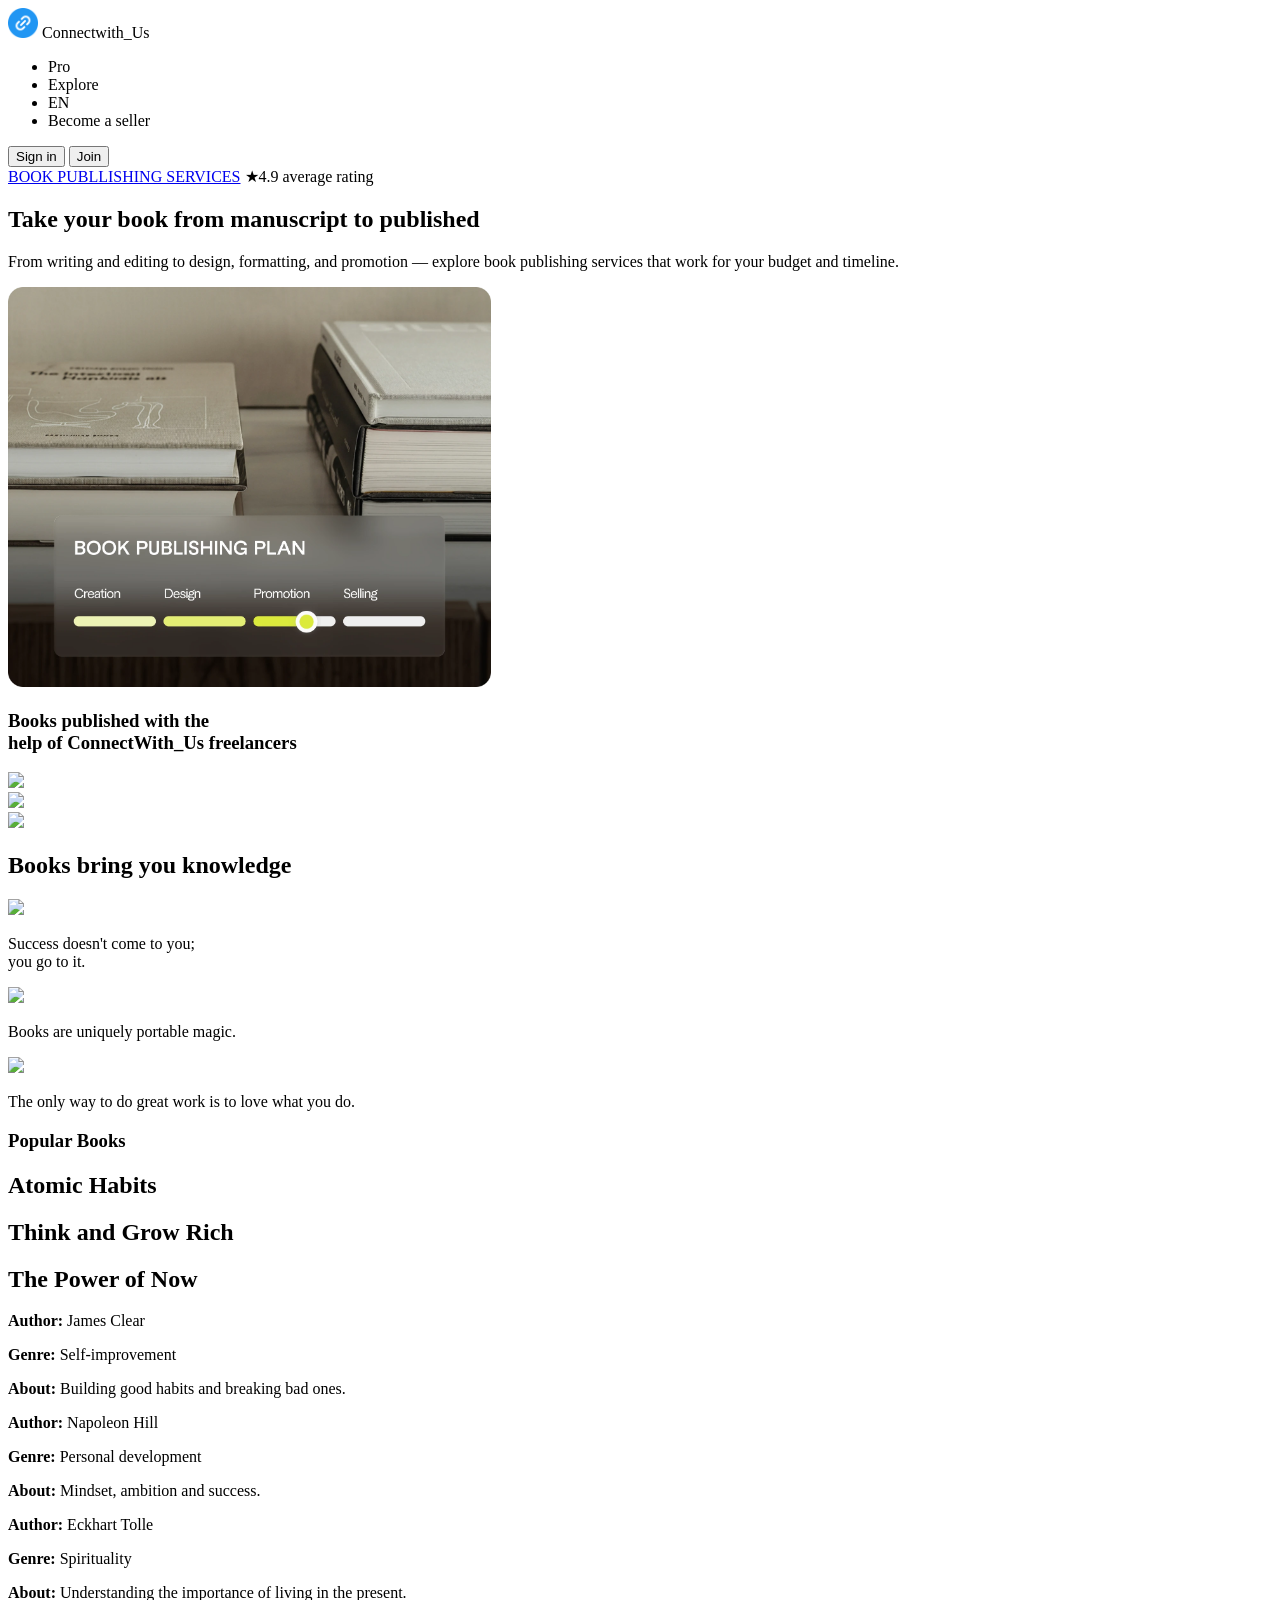
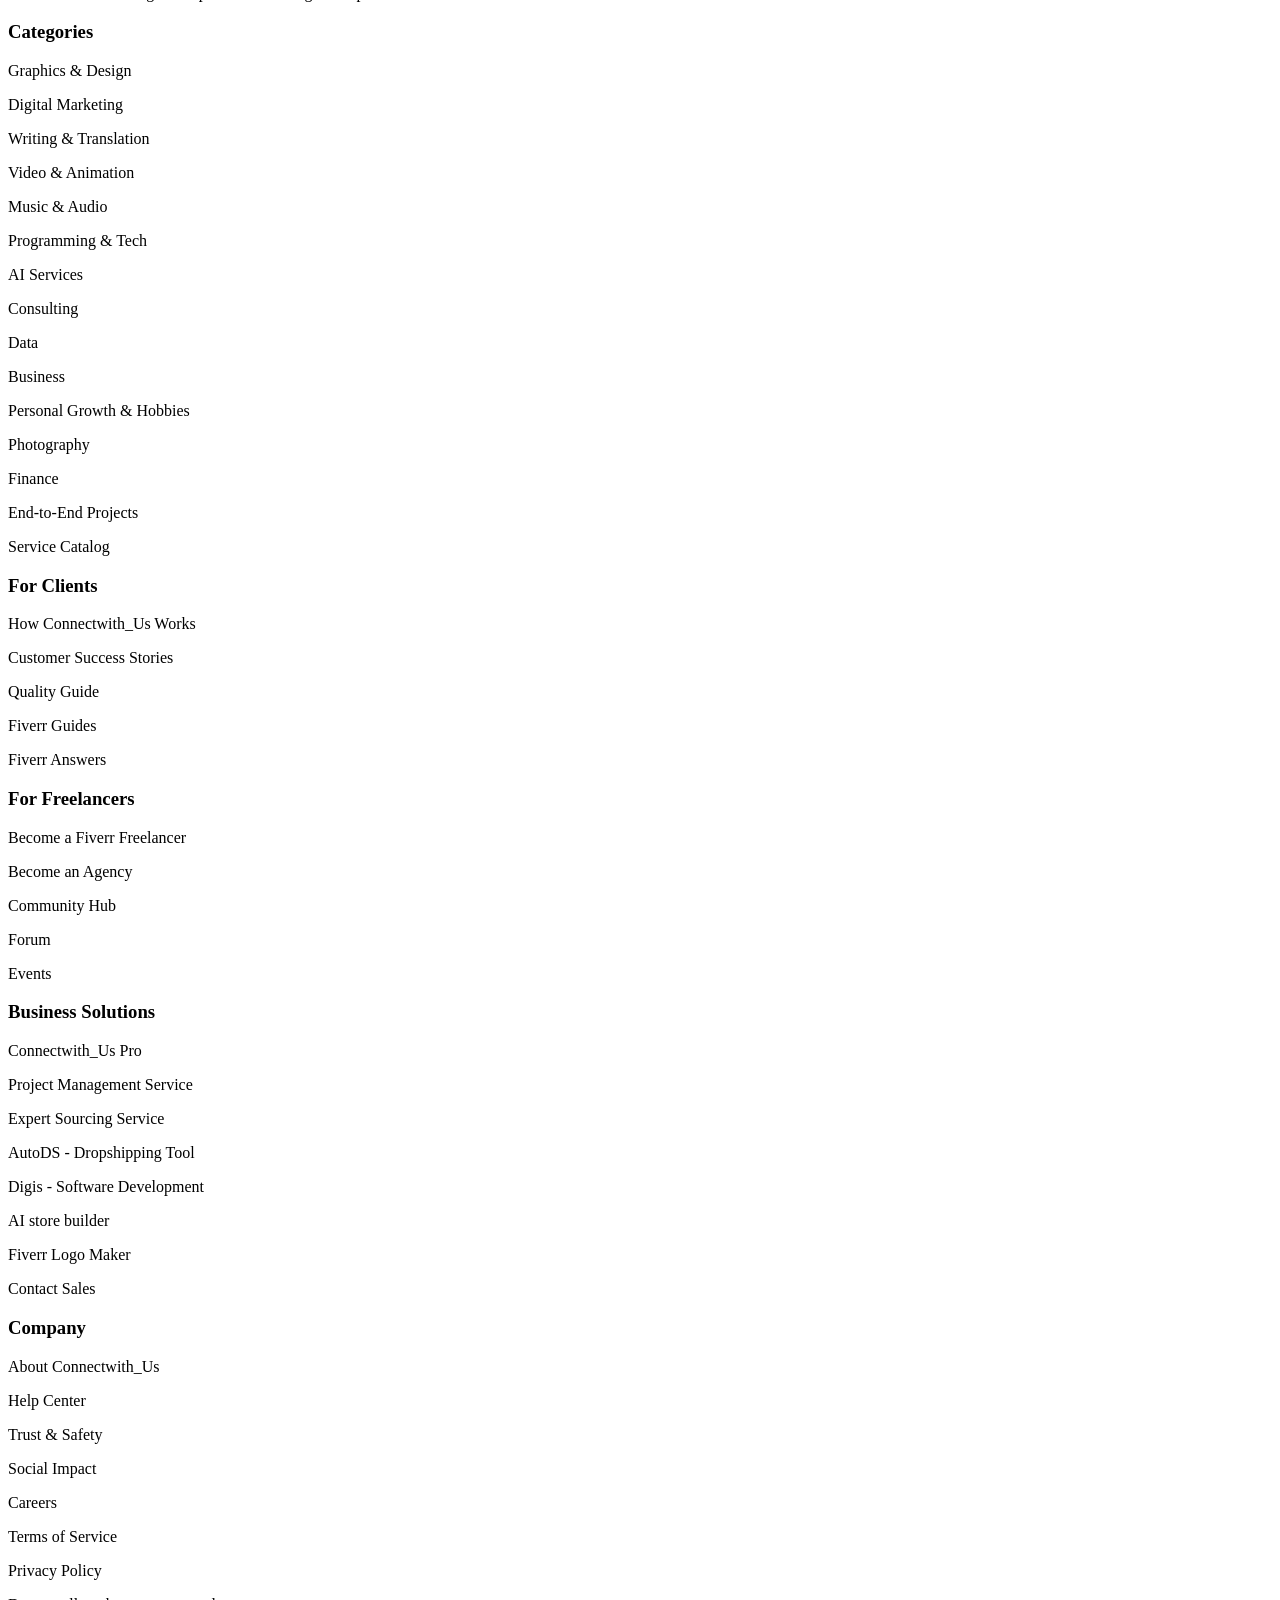
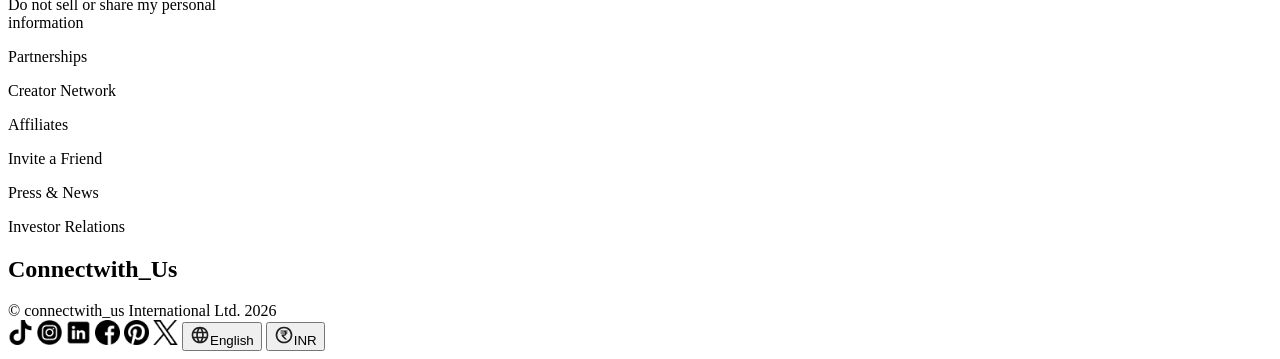
==== commit 60ceb78c: "Add files via upload" ====
--- a/book.html
+++ b/book.html
@@ -5,7 +5,10 @@
     <meta charset="UTF-8">
     <meta name="viewport" content="width=device-width, initial-scale=1.0">
     <title>Book Publishing Page</title>
-    <link rel="stylesheet" href="index.css">
+    <link rel="stylesheet" href="../css/container.css">
+    <link rel="stylesheet" href="../css/header.css">
+    <link rel="stylesheet" href="../css/main.css">
+    <link rel="stylesheet" href="../css/footer.css">
 </head>
 
 <body>
@@ -14,7 +17,7 @@
         <!--Header section-->
         <div class="header-section-book">
             <div class="icon-area-book">
-                <img src="images/usimages.png/link.png" height="30">
+                <img src="../images/usimages.png/link.png" height="30">
                 <span>Connectwith_Us</span>
             </div>
             <div class="menu-area-book">
@@ -30,40 +33,195 @@
                 <button class="join-area-book">Join</button>
             </div>
         </div>
-        <!--Book Publishing Section-->
-        <div class="book-publishing">
-            <div class="take-book">
-                <div class="another-book">
-                    <a class="italic-heading" href="#heading-for-book">BOOK PUBLLISHING SERVICES</a>
-                    <span> ★4.9 average rating</span>
-                </div>
-                <h2 class="bold-heading">Take your book from manuscript to published</h2>
-                <p class="normal-font">From writing and editing to design, formatting, and promotion — explore book
-                    publishing services that work for your budget and timeline.</p>
-            </div>
-            <div class="publish-book">
-                <img src="images/usimages.webp/bookc.webp" height="400">
-            </div>
-            <h3 class="book-heading">Books published with the<br> help of Fiverr freelancers</h3>
-            <div class="book-grid">
-                <div class="book-card">
-                    <img src="https://fiverr-res.cloudinary.com/image/upload/f_auto,q_auto/v1/attachments/generic_asset/asset/ba638eef613439c66fcda675ae4ea800-1771237730470/image%201916.png"
-                        height="450">
-                </div>
-                <div class="book-card">
-                    <img src="https://fiverr-res.cloudinary.com/image/upload/f_auto,q_auto/v1/attachments/generic_asset/asset/f013a05d1b2db7f654985810fee8d6ff-1771239697979/image%201916%20%281%29.png"
-                        height="450">
-                </div>
-                <div class="book-card">
-                    <img src="https://cdn.builder.io/api/v1/image/assets%2F1269a57212df4631b866219ba2013fa8%2F34b5bdf43ccd4f24a1d0ba3100478433?format=webp&width=2000"
-                        height="450">
+        <div class="main-section">
+            <!--Book Publishing Section-->
+            <div class="book-publishing">
+                <div class="take-book">
+                    <div class="another-book">
+                        <a class="italic-heading" href="#heading-for-book">BOOK PUBLLISHING SERVICES</a>
+                        <span> ★4.9 average rating</span>
+                    </div>
+                    <h2 class="bold-heading">Take your book from manuscript to published</h2>
+                    <p class="normal-font">From writing and editing to design, formatting, and promotion — explore book
+                        publishing services that work for your budget and timeline.</p>
+                </div>
+                <div class="publish-book">
+                    <img src="../images/usimages.webp/bookc.webp" height="400"
+                        onclick="window.location.href='#book-related-content'">
+                </div>
+                <h3 class="book-heading" id="book-publishing">Books published with the<br> help of ConnectWith_Us
+                    freelancers</h3>
+                <div class="book-grid">
+                    <div class="book-card-content">
+                        <img src="https://fiverr-res.cloudinary.com/image/upload/f_auto,q_auto/v1/attachments/generic_asset/asset/ba638eef613439c66fcda675ae4ea800-1771237730470/image%201916.png"
+                            height="450">
+                    </div>
+                    <div class="book-card-content">
+                        <img src="https://fiverr-res.cloudinary.com/image/upload/f_auto,q_auto/v1/attachments/generic_asset/asset/f013a05d1b2db7f654985810fee8d6ff-1771239697979/image%201916%20%281%29.png"
+                            height="450">
+                    </div>
+                    <div class="book-card-content">
+                        <img src="https://cdn.builder.io/api/v1/image/assets%2F1269a57212df4631b866219ba2013fa8%2F34b5bdf43ccd4f24a1d0ba3100478433?format=webp&width=2000"
+                            height="450">
+                    </div>
+                </div>
+            </div>
+            <h2 id="heading-for-book"><span>Books</span> bring you knowledge</h2>
+            <div class="book-related-content" id="book-related-content">
+                <div class="book-one">
+                    <img src="../images/usimages.jpg/pexels-ralf-ruppert-2165046205-40430060.jpg" height="400">
+                    <p id="book-one-para"><span>Success</span> doesn't come to you;<br> you go to it.</p>
+                </div>
+                <div class="book-two">
+                    <img src="../images/usimages.jpg/pexels-suzyhazelwood-1383379.jpg" height="400">
+                    <p id="book-two-para">Books are <span>uniquely</span> portable magic.</p>
+                </div>
+                <div class="book-three">
+                    <img src="../images/usimages.jpg/pexels-ebahir-29051435.jpg" height="400">
+                    <p id="book-three-para">The only way to do <span>great work</span> is to love what you do.</p>
+                </div>
+            </div>
+
+            <div class="axis-line"></div>
+
+            <h3 class="popular-books-heading">Po<span>p</span>ular Books</h3>
+
+            <div class="books-layout">
+
+                <!-- LEFT SIDE: titles -->
+                <section class="popular-books">
+
+                    <div class="book-card">
+                        <h2 class="book-title" data-target="book1">Atomic Habits</h2>
+                    </div>
+
+                    <div class="book-card">
+                        <h2 class="book-title" data-target="book2">Think and Grow Rich</h2>
+                    </div>
+
+                    <div class="book-card">
+                        <h2 class="book-title" data-target="book3">The Power of Now</h2>
+                    </div>
+
+                </section>
+
+                <!-- RIGHT SIDE: content -->
+                <div class="book-details">
+
+                    <p class="placeholder"></p>
+
+                    <div class="book-content" id="book1">
+                        <p><strong>Author:</strong> James Clear</p>
+                        <p><strong>Genre:</strong> Self-improvement</p>
+                        <p><strong>About:</strong> Building good habits and breaking bad ones.</p>
+                    </div>
+
+                    <div class="book-content" id="book2">
+                        <p><strong>Author:</strong> Napoleon Hill</p>
+                        <p><strong>Genre:</strong> Personal development</p>
+                        <p><strong>About:</strong> Mindset, ambition and success.</p>
+                    </div>
+
+                    <div class="book-content" id="book3">
+                        <p><strong>Author:</strong> Eckhart Tolle</p>
+                        <p><strong>Genre:</strong> Spirituality</p>
+                        <p><strong>About:</strong> Understanding the importance of living in the present.</p>
+                    </div>
+
+                </div>
+
+            </div>
+
+            <div class="business-solutions">
+
+                <div class="category-area">
+                    <h3>Categories</h3>
+                    <p>Graphics & Design</p>
+                    <p>Digital Marketing</p>
+                    <p>Writing & Translation</p>
+                    <p>Video & Animation</p>
+                    <p>Music & Audio</p>
+                    <p>Programming & Tech</p>
+                    <p>AI Services</p>
+                    <p>Consulting</p>
+                    <p>Data</p>
+                    <p>Business</p>
+                    <p>Personal Growth & Hobbies</p>
+                    <p>Photography</p>
+                    <p>Finance</p>
+                    <p>End-to-End Projects</p>
+                    <p>Service Catalog</p>
+                </div>
+                <div class="for-clients">
+                    <h3>For Clients</h3>
+                    <p>How Connectwith_Us Works</p>
+                    <p>Customer Success Stories</p>
+                    <p>Quality Guide</p>
+                    <p>Fiverr Guides</p>
+                    <p>Fiverr Answers</p>
+                </div>
+                <div class="for-freelancers">
+                    <h3>For Freelancers</h3>
+                    <p>Become a Fiverr Freelancer</p>
+                    <p>Become an Agency</p>
+                    <p>Community Hub</p>
+                    <p>Forum</p>
+                    <p>Events</p>
+                </div>
+                <div class="business-area">
+                    <h3>Business Solutions</h3>
+                    <p>Connectwith_Us Pro</p>
+                    <p>Project Management Service</p>
+                    <p>Expert Sourcing Service</p>
+                    <p>AutoDS - Dropshipping Tool</p>
+                    <p>Digis - Software Development</p>
+                    <p>AI store builder</p>
+                    <p>Fiverr Logo Maker</p>
+                    <p>Contact Sales</p>
+                </div>
+                <div class="company-area">
+                    <h3>Company</h3>
+                    <p>About Connectwith_Us</p>
+                    <p>Help Center</p>
+                    <p>Trust & Safety</p>
+                    <p>Social Impact</p>
+                    <p>Careers</p>
+                    <p>Terms of Service</p>
+                    <p>Privacy Policy</p>
+                    <p>Do not sell or share my personal <br>information</p>
+                    <p>Partnerships</p>
+                    <p>Creator Network</p>
+                    <p>Affiliates</p>
+                    <p>Invite a Friend</p>
+                    <p>Press & News</p>
+                    <p>Investor Relations</p>
                 </div>
             </div>
         </div>
-        <h2 id="heading-for-book">Book Published Services</h2>
-        <img src="https://uicookies.com/wp-content/uploads/2026/09/folio-hd-1-1536x1043.jpg" height="450" id="book-img">
+        <!--Footer Section-->
+        <div class="footer-area">
+            <div class="left-area">
+                <h2>Connectwith_Us</h2>
+                <span>© connectwith_us International Ltd. 2026</span>
+            </div>
+            <div class="right-area">
+                <img src="images/usimages.png/tik-tok.png" height="25">
+                <img src="images/usimages.png/instagram (2).png" height="25">
+                <img src="images/usimages.png/linkedin.png" height="25">
+                <img src="images/usimages.png/facebook.png" height="25">
+                <img src="images/usimages.png/pinterest-logo.png" height="25">
+                <img src="images/usimages.png/twitter.png" height="25">
+                <button class="eng-btn"><img
+                        src="images/usimages.svg/language_24dp_1F1F1F_FILL0_wght400_GRAD0_opsz24.svg"
+                        height="20">English</button>
+                <button class="inr-btn"><img
+                        src="images/usimages.svg/currency_rupee_circle_24dp_1F1F1F_FILL0_wght400_GRAD0_opsz24.svg"
+                        height="20">INR</button>
+
+            </div>
+        </div>
+        <script src="javascript.js"></script>
     </div>
-
 </body>
 
 </html>
